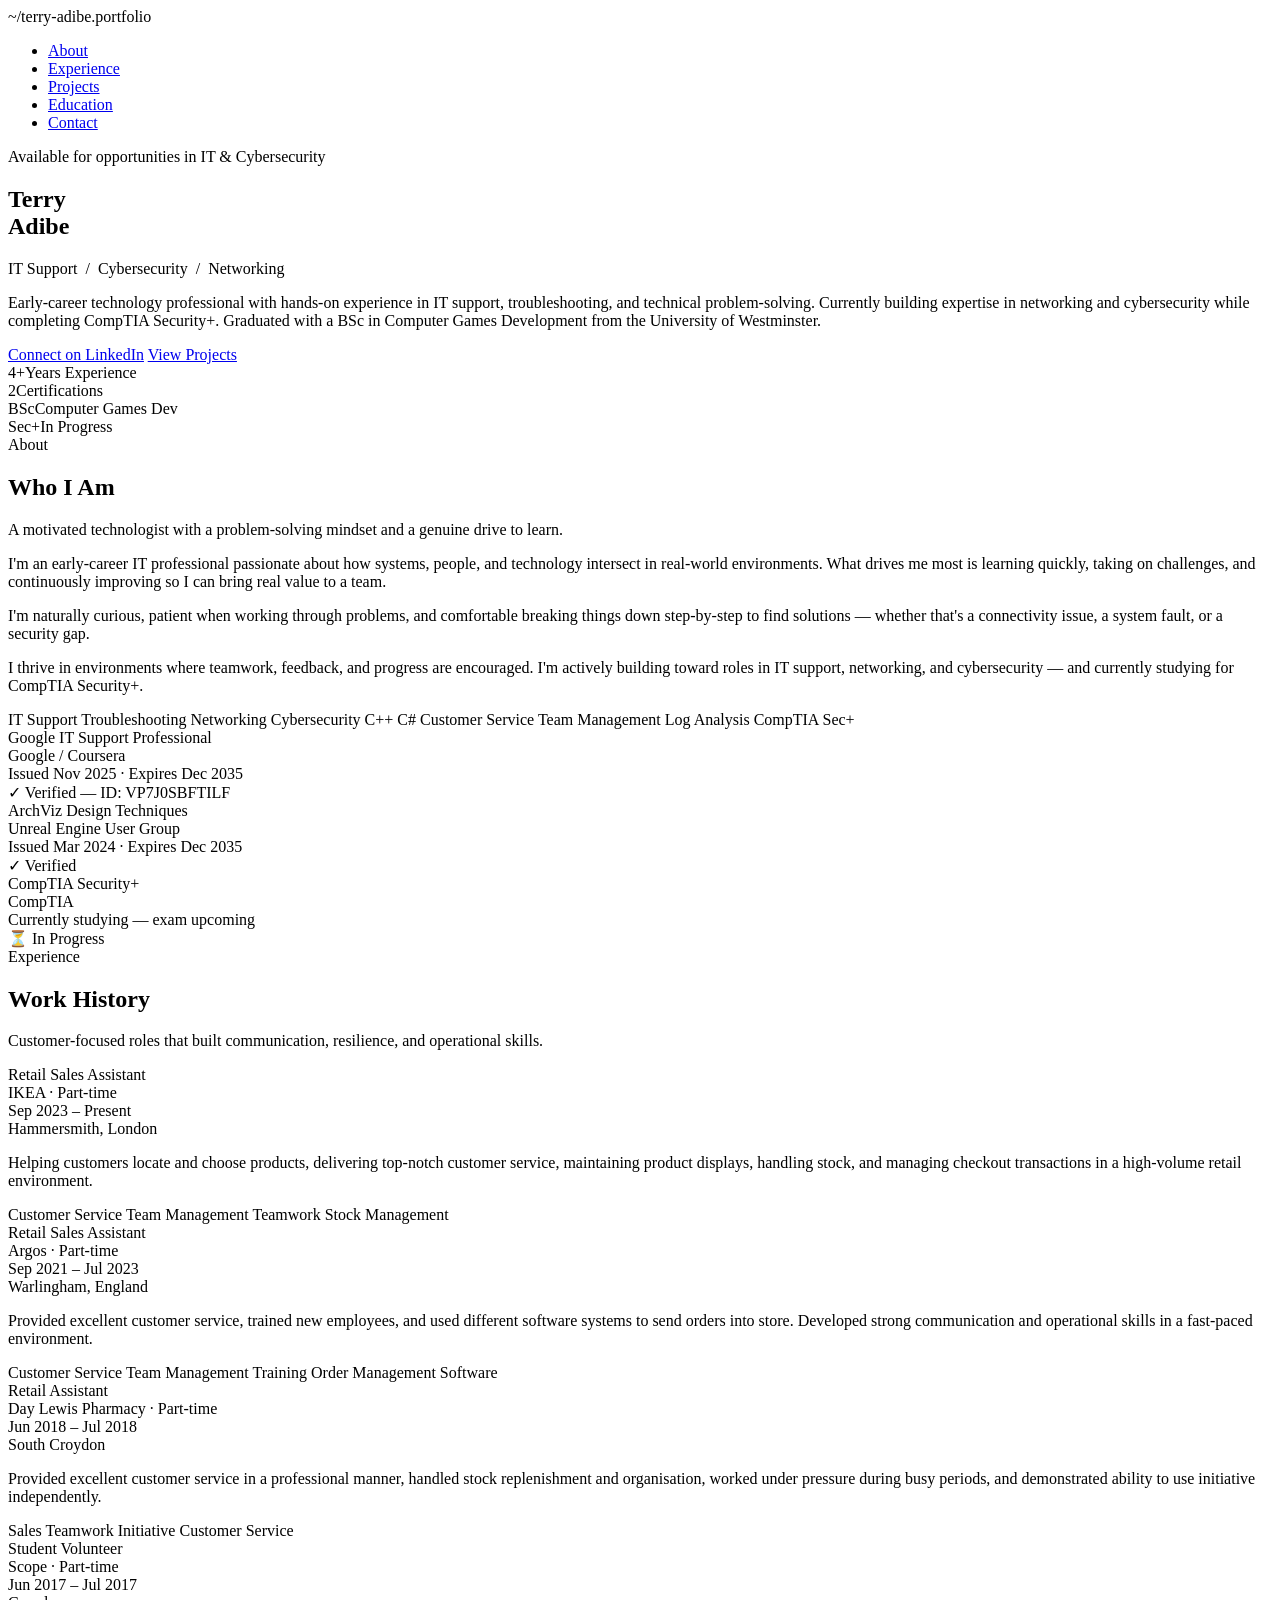
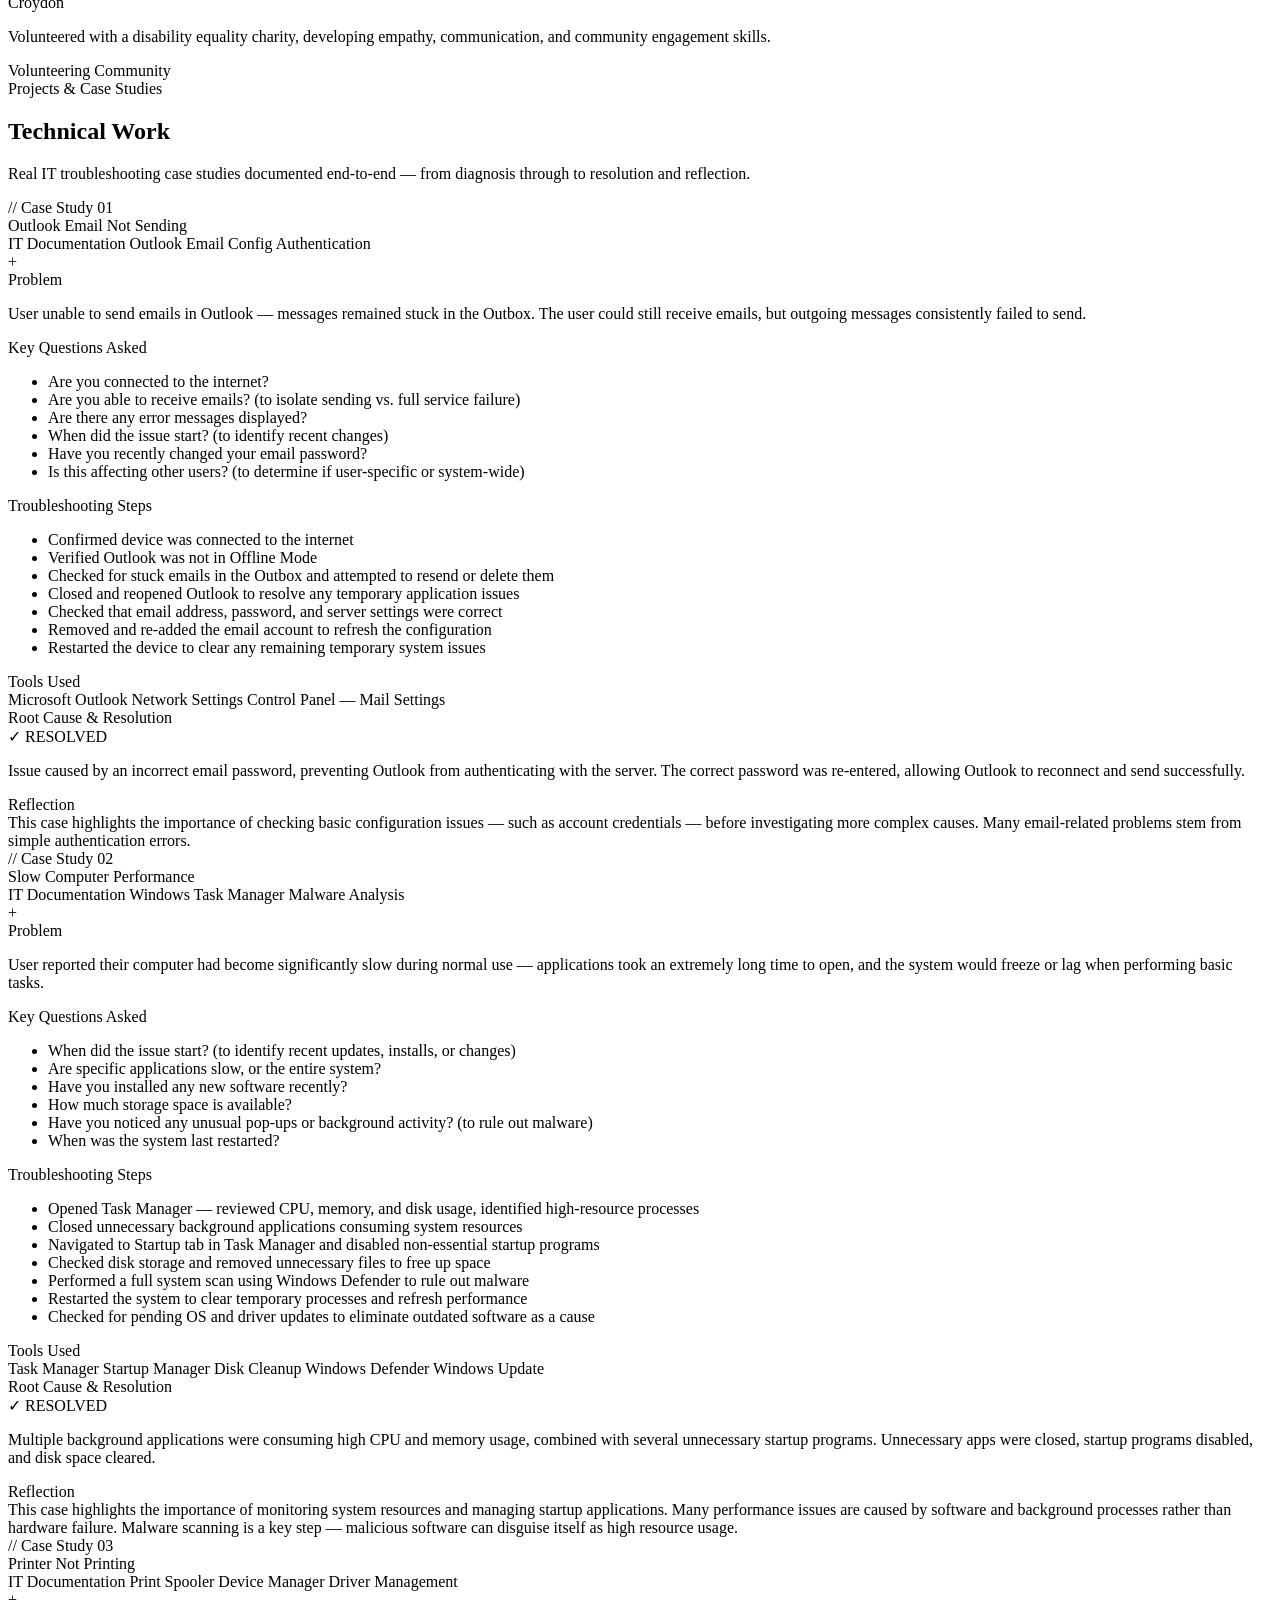
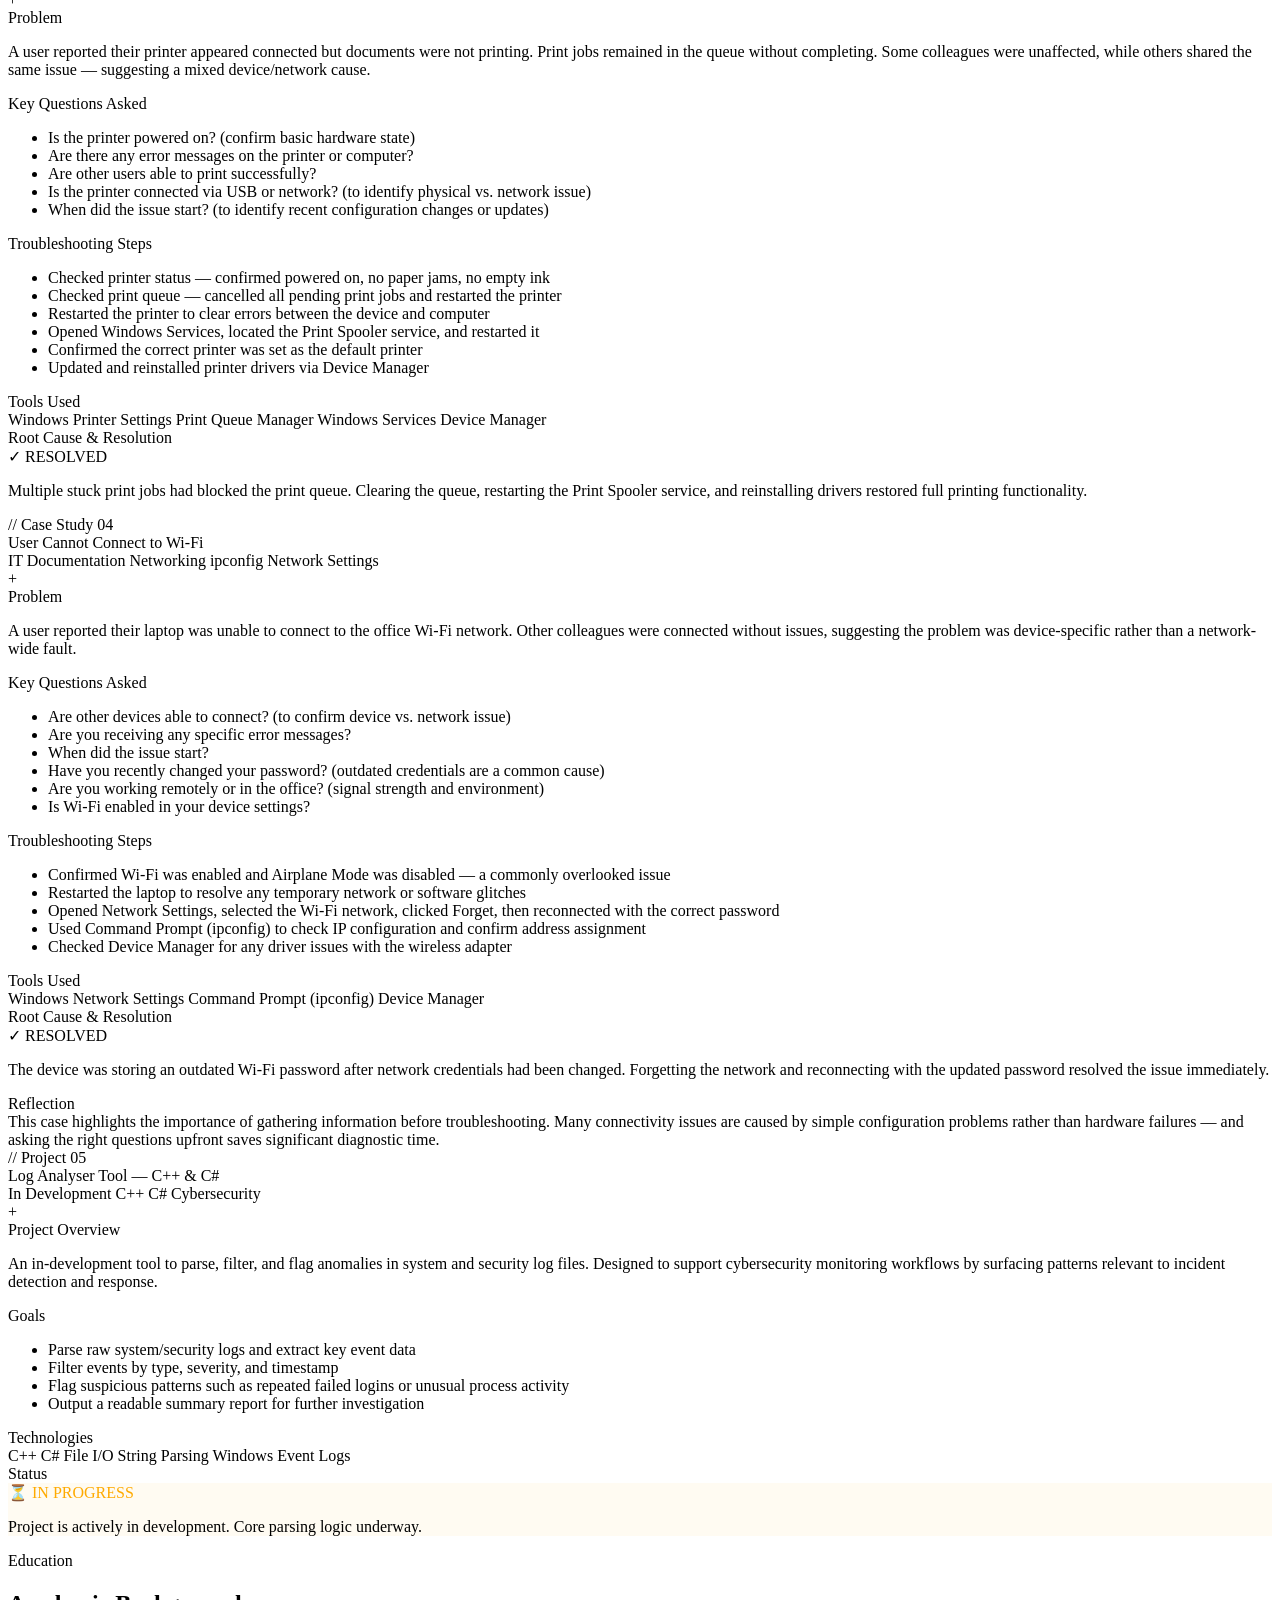
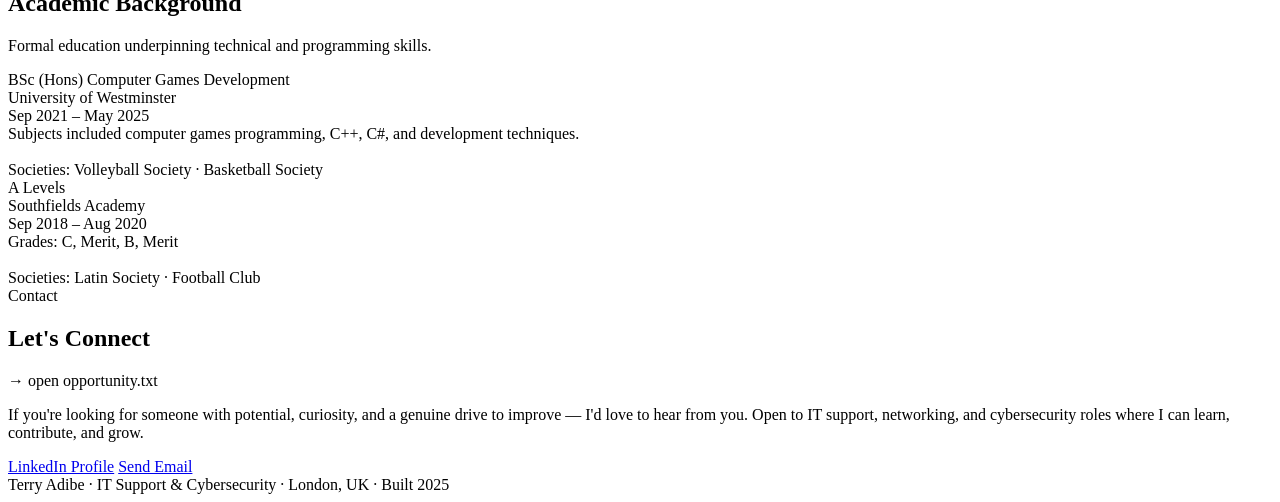
==== index.html @ cd81fe8b "Add files via upload" ====
<!DOCTYPE html>
<html lang="en">
<head>
<meta charset="UTF-8" />
<meta name="viewport" content="width=device-width, initial-scale=1.0" />
<title>Terry Adibe — IT &amp; Cybersecurity Portfolio</title>
<link href="https://fonts.googleapis.com/css2?family=Share+Tech+Mono&family=Syne:wght@400;600;700;800&display=swap" rel="stylesheet" />
<link rel="stylesheet" href="style.css" />
</head>
<body>

<!-- NAV -->
<nav>
  <div class="nav-brand"><span>~/</span>terry-adibe<span>.portfolio</span></div>
  <ul>
    <li><a href="#about">About</a></li>
    <li><a href="#experience">Experience</a></li>
    <li><a href="#projects">Projects</a></li>
    <li><a href="#education">Education</a></li>
    <li><a href="#contact">Contact</a></li>
  </ul>
</nav>

<main>

  <!-- HERO -->
  <section id="hero">
    <div class="hero-inner">
      <div class="hero-status"><span class="blink"></span>Available for opportunities in IT &amp; Cybersecurity</div>
      <h1 class="hero-name">Terry<br><span class="accent">Adibe</span></h1>
      <p class="hero-title">IT Support &nbsp;/&nbsp; <span class="highlight">Cybersecurity</span> &nbsp;/&nbsp; Networking</p>
      <p class="hero-bio">
        Early-career technology professional with hands-on experience in IT support, troubleshooting, and technical problem-solving. Currently building expertise in networking and cybersecurity while completing CompTIA Security+. Graduated with a BSc in Computer Games Development from the University of Westminster.
      </p>
      <div class="hero-ctas">
        <a href="https://www.linkedin.com/in/terry-adibe-31688a187/" target="_blank" class="btn btn-primary">Connect on LinkedIn</a>
        <a href="#projects" class="btn btn-outline">View Projects</a>
      </div>
      <div class="stats-row">
        <div class="stat-item"><span class="stat-num">4+</span><span class="stat-label">Years Experience</span></div>
        <div class="stat-item"><span class="stat-num">2</span><span class="stat-label">Certifications</span></div>
        <div class="stat-item"><span class="stat-num">BSc</span><span class="stat-label">Computer Games Dev</span></div>
        <div class="stat-item"><span class="stat-num">Sec+</span><span class="stat-label">In Progress</span></div>
      </div>
    </div>
  </section>

  <!-- ABOUT -->
  <section id="about">
    <div class="section-tag">About</div>
    <h2 class="section-h2">Who I Am</h2>
    <p class="section-sub">A motivated technologist with a problem-solving mindset and a genuine drive to learn.</p>
    <div class="about-grid">
      <div class="about-text">
        <p>I'm an early-career IT professional passionate about how systems, people, and technology intersect in real-world environments. What drives me most is learning quickly, taking on challenges, and continuously improving so I can bring real value to a team.</p>
        <p>I'm naturally curious, patient when working through problems, and comfortable breaking things down step-by-step to find solutions — whether that's a connectivity issue, a system fault, or a security gap.</p>
        <p>I thrive in environments where teamwork, feedback, and progress are encouraged. I'm actively building toward roles in IT support, networking, and cybersecurity — and currently studying for CompTIA Security+.</p>
        <div class="skills-list">
          <span class="skill-tag">IT Support</span>
          <span class="skill-tag">Troubleshooting</span>
          <span class="skill-tag">Networking</span>
          <span class="skill-tag">Cybersecurity</span>
          <span class="skill-tag">C++</span>
          <span class="skill-tag">C#</span>
          <span class="skill-tag">Customer Service</span>
          <span class="skill-tag">Team Management</span>
          <span class="skill-tag">Log Analysis</span>
          <span class="skill-tag">CompTIA Sec+</span>
        </div>
      </div>
      <div>
        <div class="cert-card">
          <div class="cert-title">Google IT Support Professional</div>
          <div class="cert-issuer">Google / Coursera</div>
          <div class="cert-date">Issued Nov 2025 · Expires Dec 2035</div>
          <div class="cert-badge">✓ Verified — ID: VP7J0SBFTILF</div>
        </div>
        <div class="cert-card">
          <div class="cert-title">ArchViz Design Techniques</div>
          <div class="cert-issuer">Unreal Engine User Group</div>
          <div class="cert-date">Issued Mar 2024 · Expires Dec 2035</div>
          <div class="cert-badge">✓ Verified</div>
        </div>
        <div class="cert-card">
          <div class="cert-title">CompTIA Security+</div>
          <div class="cert-issuer">CompTIA</div>
          <div class="cert-date">Currently studying — exam upcoming</div>
          <div class="cert-badge in-progress">⏳ In Progress</div>
        </div>
      </div>
    </div>
  </section>

  <!-- EXPERIENCE -->
  <section id="experience">
    <div class="section-tag">Experience</div>
    <h2 class="section-h2">Work History</h2>
    <p class="section-sub">Customer-focused roles that built communication, resilience, and operational skills.</p>
    <div class="timeline">
      <div class="timeline-item">
        <div class="job-header">
          <div>
            <div class="job-title">Retail Sales Assistant</div>
            <div class="job-company">IKEA · Part-time</div>
          </div>
          <div class="job-period">Sep 2023 – Present<br>Hammersmith, London</div>
        </div>
        <p class="job-desc">Helping customers locate and choose products, delivering top-notch customer service, maintaining product displays, handling stock, and managing checkout transactions in a high-volume retail environment.</p>
        <div class="job-tags">
          <span class="job-tag">Customer Service</span>
          <span class="job-tag">Team Management</span>
          <span class="job-tag">Teamwork</span>
          <span class="job-tag">Stock Management</span>
        </div>
      </div>
      <div class="timeline-item">
        <div class="job-header">
          <div>
            <div class="job-title">Retail Sales Assistant</div>
            <div class="job-company">Argos · Part-time</div>
          </div>
          <div class="job-period">Sep 2021 – Jul 2023<br>Warlingham, England</div>
        </div>
        <p class="job-desc">Provided excellent customer service, trained new employees, and used different software systems to send orders into store. Developed strong communication and operational skills in a fast-paced environment.</p>
        <div class="job-tags">
          <span class="job-tag">Customer Service</span>
          <span class="job-tag">Team Management</span>
          <span class="job-tag">Training</span>
          <span class="job-tag">Order Management Software</span>
        </div>
      </div>
      <div class="timeline-item">
        <div class="job-header">
          <div>
            <div class="job-title">Retail Assistant</div>
            <div class="job-company">Day Lewis Pharmacy · Part-time</div>
          </div>
          <div class="job-period">Jun 2018 – Jul 2018<br>South Croydon</div>
        </div>
        <p class="job-desc">Provided excellent customer service in a professional manner, handled stock replenishment and organisation, worked under pressure during busy periods, and demonstrated ability to use initiative independently.</p>
        <div class="job-tags">
          <span class="job-tag">Sales</span>
          <span class="job-tag">Teamwork</span>
          <span class="job-tag">Initiative</span>
          <span class="job-tag">Customer Service</span>
        </div>
      </div>
      <div class="timeline-item">
        <div class="job-header">
          <div>
            <div class="job-title">Student Volunteer</div>
            <div class="job-company">Scope · Part-time</div>
          </div>
          <div class="job-period">Jun 2017 – Jul 2017<br>Croydon</div>
        </div>
        <p class="job-desc">Volunteered with a disability equality charity, developing empathy, communication, and community engagement skills.</p>
        <div class="job-tags">
          <span class="job-tag">Volunteering</span>
          <span class="job-tag">Community</span>
        </div>
      </div>
    </div>
  </section>

  <!-- PROJECTS / CASE STUDIES -->
  <section id="projects">
    <div class="section-tag">Projects &amp; Case Studies</div>
    <h2 class="section-h2">Technical Work</h2>
    <p class="section-sub">Real IT troubleshooting case studies documented end-to-end — from diagnosis through to resolution and reflection.</p>

    <!-- CASE 01: OUTLOOK -->
    <div class="case-card">
      <div class="case-header" onclick="toggleCase(this)">
        <div class="case-header-left">
          <div class="case-num">// Case Study 01</div>
          <div class="case-title">Outlook Email Not Sending</div>
          <div class="case-meta">
            <span class="project-type type-doc">IT Documentation</span>
            <span class="skill-tag">Outlook</span>
            <span class="skill-tag">Email Config</span>
            <span class="skill-tag">Authentication</span>
          </div>
        </div>
        <div class="case-toggle">+</div>
      </div>
      <div class="case-body">
        <div class="case-section-label">Problem</div>
        <p class="case-text">User unable to send emails in Outlook — messages remained stuck in the Outbox. The user could still receive emails, but outgoing messages consistently failed to send.</p>

        <div class="case-section-label">Key Questions Asked</div>
        <ul class="case-steps">
          <li>Are you connected to the internet?</li>
          <li>Are you able to receive emails? (to isolate sending vs. full service failure)</li>
          <li>Are there any error messages displayed?</li>
          <li>When did the issue start? (to identify recent changes)</li>
          <li>Have you recently changed your email password?</li>
          <li>Is this affecting other users? (to determine if user-specific or system-wide)</li>
        </ul>

        <div class="case-section-label">Troubleshooting Steps</div>
        <ul class="case-steps">
          <li>Confirmed device was connected to the internet</li>
          <li>Verified Outlook was not in Offline Mode</li>
          <li>Checked for stuck emails in the Outbox and attempted to resend or delete them</li>
          <li>Closed and reopened Outlook to resolve any temporary application issues</li>
          <li>Checked that email address, password, and server settings were correct</li>
          <li>Removed and re-added the email account to refresh the configuration</li>
          <li>Restarted the device to clear any remaining temporary system issues</li>
        </ul>

        <div class="case-section-label">Tools Used</div>
        <div class="tools-row">
          <span class="tool-pill">Microsoft Outlook</span>
          <span class="tool-pill">Network Settings</span>
          <span class="tool-pill">Control Panel — Mail Settings</span>
        </div>

        <div class="case-section-label">Root Cause &amp; Resolution</div>
        <div class="resolution-box">
          <div class="label">✓ RESOLVED</div>
          <p>Issue caused by an incorrect email password, preventing Outlook from authenticating with the server. The correct password was re-entered, allowing Outlook to reconnect and send successfully.</p>
        </div>

        <div class="case-section-label">Reflection</div>
        <div class="reflection-box">This case highlights the importance of checking basic configuration issues — such as account credentials — before investigating more complex causes. Many email-related problems stem from simple authentication errors.</div>
      </div>
    </div>

    <!-- CASE 02: SLOW COMPUTER -->
    <div class="case-card">
      <div class="case-header" onclick="toggleCase(this)">
        <div class="case-header-left">
          <div class="case-num">// Case Study 02</div>
          <div class="case-title">Slow Computer Performance</div>
          <div class="case-meta">
            <span class="project-type type-doc">IT Documentation</span>
            <span class="skill-tag">Windows</span>
            <span class="skill-tag">Task Manager</span>
            <span class="skill-tag">Malware Analysis</span>
          </div>
        </div>
        <div class="case-toggle">+</div>
      </div>
      <div class="case-body">
        <div class="case-section-label">Problem</div>
        <p class="case-text">User reported their computer had become significantly slow during normal use — applications took an extremely long time to open, and the system would freeze or lag when performing basic tasks.</p>

        <div class="case-section-label">Key Questions Asked</div>
        <ul class="case-steps">
          <li>When did the issue start? (to identify recent updates, installs, or changes)</li>
          <li>Are specific applications slow, or the entire system?</li>
          <li>Have you installed any new software recently?</li>
          <li>How much storage space is available?</li>
          <li>Have you noticed any unusual pop-ups or background activity? (to rule out malware)</li>
          <li>When was the system last restarted?</li>
        </ul>

        <div class="case-section-label">Troubleshooting Steps</div>
        <ul class="case-steps">
          <li>Opened Task Manager — reviewed CPU, memory, and disk usage, identified high-resource processes</li>
          <li>Closed unnecessary background applications consuming system resources</li>
          <li>Navigated to Startup tab in Task Manager and disabled non-essential startup programs</li>
          <li>Checked disk storage and removed unnecessary files to free up space</li>
          <li>Performed a full system scan using Windows Defender to rule out malware</li>
          <li>Restarted the system to clear temporary processes and refresh performance</li>
          <li>Checked for pending OS and driver updates to eliminate outdated software as a cause</li>
        </ul>

        <div class="case-section-label">Tools Used</div>
        <div class="tools-row">
          <span class="tool-pill">Task Manager</span>
          <span class="tool-pill">Startup Manager</span>
          <span class="tool-pill">Disk Cleanup</span>
          <span class="tool-pill">Windows Defender</span>
          <span class="tool-pill">Windows Update</span>
        </div>

        <div class="case-section-label">Root Cause &amp; Resolution</div>
        <div class="resolution-box">
          <div class="label">✓ RESOLVED</div>
          <p>Multiple background applications were consuming high CPU and memory usage, combined with several unnecessary startup programs. Unnecessary apps were closed, startup programs disabled, and disk space cleared.</p>
        </div>

        <div class="case-section-label">Reflection</div>
        <div class="reflection-box">This case highlights the importance of monitoring system resources and managing startup applications. Many performance issues are caused by software and background processes rather than hardware failure. Malware scanning is a key step — malicious software can disguise itself as high resource usage.</div>
      </div>
    </div>

    <!-- CASE 03: PRINTER -->
    <div class="case-card">
      <div class="case-header" onclick="toggleCase(this)">
        <div class="case-header-left">
          <div class="case-num">// Case Study 03</div>
          <div class="case-title">Printer Not Printing</div>
          <div class="case-meta">
            <span class="project-type type-doc">IT Documentation</span>
            <span class="skill-tag">Print Spooler</span>
            <span class="skill-tag">Device Manager</span>
            <span class="skill-tag">Driver Management</span>
          </div>
        </div>
        <div class="case-toggle">+</div>
      </div>
      <div class="case-body">
        <div class="case-section-label">Problem</div>
        <p class="case-text">A user reported their printer appeared connected but documents were not printing. Print jobs remained in the queue without completing. Some colleagues were unaffected, while others shared the same issue — suggesting a mixed device/network cause.</p>

        <div class="case-section-label">Key Questions Asked</div>
        <ul class="case-steps">
          <li>Is the printer powered on? (confirm basic hardware state)</li>
          <li>Are there any error messages on the printer or computer?</li>
          <li>Are other users able to print successfully?</li>
          <li>Is the printer connected via USB or network? (to identify physical vs. network issue)</li>
          <li>When did the issue start? (to identify recent configuration changes or updates)</li>
        </ul>

        <div class="case-section-label">Troubleshooting Steps</div>
        <ul class="case-steps">
          <li>Checked printer status — confirmed powered on, no paper jams, no empty ink</li>
          <li>Checked print queue — cancelled all pending print jobs and restarted the printer</li>
          <li>Restarted the printer to clear errors between the device and computer</li>
          <li>Opened Windows Services, located the Print Spooler service, and restarted it</li>
          <li>Confirmed the correct printer was set as the default printer</li>
          <li>Updated and reinstalled printer drivers via Device Manager</li>
        </ul>

        <div class="case-section-label">Tools Used</div>
        <div class="tools-row">
          <span class="tool-pill">Windows Printer Settings</span>
          <span class="tool-pill">Print Queue Manager</span>
          <span class="tool-pill">Windows Services</span>
          <span class="tool-pill">Device Manager</span>
        </div>

        <div class="case-section-label">Root Cause &amp; Resolution</div>
        <div class="resolution-box">
          <div class="label">✓ RESOLVED</div>
          <p>Multiple stuck print jobs had blocked the print queue. Clearing the queue, restarting the Print Spooler service, and reinstalling drivers restored full printing functionality.</p>
        </div>
      </div>
    </div>

    <!-- CASE 04: WIFI -->
    <div class="case-card">
      <div class="case-header" onclick="toggleCase(this)">
        <div class="case-header-left">
          <div class="case-num">// Case Study 04</div>
          <div class="case-title">User Cannot Connect to Wi-Fi</div>
          <div class="case-meta">
            <span class="project-type type-doc">IT Documentation</span>
            <span class="skill-tag">Networking</span>
            <span class="skill-tag">ipconfig</span>
            <span class="skill-tag">Network Settings</span>
          </div>
        </div>
        <div class="case-toggle">+</div>
      </div>
      <div class="case-body">
        <div class="case-section-label">Problem</div>
        <p class="case-text">A user reported their laptop was unable to connect to the office Wi-Fi network. Other colleagues were connected without issues, suggesting the problem was device-specific rather than a network-wide fault.</p>

        <div class="case-section-label">Key Questions Asked</div>
        <ul class="case-steps">
          <li>Are other devices able to connect? (to confirm device vs. network issue)</li>
          <li>Are you receiving any specific error messages?</li>
          <li>When did the issue start?</li>
          <li>Have you recently changed your password? (outdated credentials are a common cause)</li>
          <li>Are you working remotely or in the office? (signal strength and environment)</li>
          <li>Is Wi-Fi enabled in your device settings?</li>
        </ul>

        <div class="case-section-label">Troubleshooting Steps</div>
        <ul class="case-steps">
          <li>Confirmed Wi-Fi was enabled and Airplane Mode was disabled — a commonly overlooked issue</li>
          <li>Restarted the laptop to resolve any temporary network or software glitches</li>
          <li>Opened Network Settings, selected the Wi-Fi network, clicked Forget, then reconnected with the correct password</li>
          <li>Used Command Prompt (ipconfig) to check IP configuration and confirm address assignment</li>
          <li>Checked Device Manager for any driver issues with the wireless adapter</li>
        </ul>

        <div class="case-section-label">Tools Used</div>
        <div class="tools-row">
          <span class="tool-pill">Windows Network Settings</span>
          <span class="tool-pill">Command Prompt (ipconfig)</span>
          <span class="tool-pill">Device Manager</span>
        </div>

        <div class="case-section-label">Root Cause &amp; Resolution</div>
        <div class="resolution-box">
          <div class="label">✓ RESOLVED</div>
          <p>The device was storing an outdated Wi-Fi password after network credentials had been changed. Forgetting the network and reconnecting with the updated password resolved the issue immediately.</p>
        </div>

        <div class="case-section-label">Reflection</div>
        <div class="reflection-box">This case highlights the importance of gathering information before troubleshooting. Many connectivity issues are caused by simple configuration problems rather than hardware failures — and asking the right questions upfront saves significant diagnostic time.</div>
      </div>
    </div>

    <!-- CASE 05: LOG ANALYSER -->
    <div class="case-card">
      <div class="case-header" onclick="toggleCase(this)">
        <div class="case-header-left">
          <div class="case-num">// Project 05</div>
          <div class="case-title">Log Analyser Tool — C++ &amp; C#</div>
          <div class="case-meta">
            <span class="project-type type-wip">In Development</span>
            <span class="skill-tag">C++</span>
            <span class="skill-tag">C#</span>
            <span class="skill-tag">Cybersecurity</span>
          </div>
        </div>
        <div class="case-toggle">+</div>
      </div>
      <div class="case-body">
        <div class="case-section-label">Project Overview</div>
        <p class="case-text">An in-development tool to parse, filter, and flag anomalies in system and security log files. Designed to support cybersecurity monitoring workflows by surfacing patterns relevant to incident detection and response.</p>

        <div class="case-section-label">Goals</div>
        <ul class="case-steps">
          <li>Parse raw system/security logs and extract key event data</li>
          <li>Filter events by type, severity, and timestamp</li>
          <li>Flag suspicious patterns such as repeated failed logins or unusual process activity</li>
          <li>Output a readable summary report for further investigation</li>
        </ul>

        <div class="case-section-label">Technologies</div>
        <div class="tools-row">
          <span class="tool-pill">C++</span>
          <span class="tool-pill">C#</span>
          <span class="tool-pill">File I/O</span>
          <span class="tool-pill">String Parsing</span>
          <span class="tool-pill">Windows Event Logs</span>
        </div>

        <div class="case-section-label">Status</div>
        <div class="resolution-box" style="background: rgba(255,170,0,0.05); border-color: rgba(255,170,0,0.2);">
          <div class="label" style="color: #ffaa00;">⏳ IN PROGRESS</div>
          <p>Project is actively in development. Core parsing logic underway.</p>
        </div>
        <div class="wip-bar" style="margin-top: 1rem;"><div class="wip-fill"></div></div>
      </div>
    </div>

  </section>

  <!-- EDUCATION -->
  <section id="education">
    <div class="section-tag">Education</div>
    <h2 class="section-h2">Academic Background</h2>
    <p class="section-sub">Formal education underpinning technical and programming skills.</p>
    <div class="edu-grid">
      <div class="edu-card">
        <div class="edu-degree">BSc (Hons) Computer Games Development</div>
        <div class="edu-school">University of Westminster</div>
        <div class="edu-years">Sep 2021 – May 2025</div>
        <div class="edu-activities">Subjects included computer games programming, C++, C#, and development techniques.<br><br>Societies: Volleyball Society · Basketball Society</div>
      </div>
      <div class="edu-card">
        <div class="edu-degree">A Levels</div>
        <div class="edu-school">Southfields Academy</div>
        <div class="edu-years">Sep 2018 – Aug 2020</div>
        <div class="edu-activities">Grades: C, Merit, B, Merit<br><br>Societies: Latin Society · Football Club</div>
      </div>
    </div>
  </section>

  <!-- CONTACT -->
  <section id="contact">
    <div class="section-tag" style="justify-content: center;">Contact</div>
    <h2 class="section-h2">Let's Connect</h2>
    <div class="contact-card">
      <div class="terminal-line"><span class="prompt">→ </span><span class="cmd">open opportunity.txt</span></div>
      <p class="contact-tagline">
        If you're looking for someone with potential, curiosity, and a genuine drive to improve — I'd love to hear from you. Open to IT support, networking, and cybersecurity roles where I can learn, contribute, and grow.
      </p>
      <div class="contact-links">
        <a href="https://www.linkedin.com/in/terry-adibe-31688a187/" target="_blank" class="btn btn-primary">LinkedIn Profile</a>
        <a href="mailto:your@email.com" class="btn btn-outline">Send Email</a>
      </div>
    </div>
  </section>

</main>

<footer>
  <span>Terry Adibe</span> · IT Support &amp; Cybersecurity · London, UK · Built 2025
</footer>

<script src="main.js"></script>
</body>
</html>
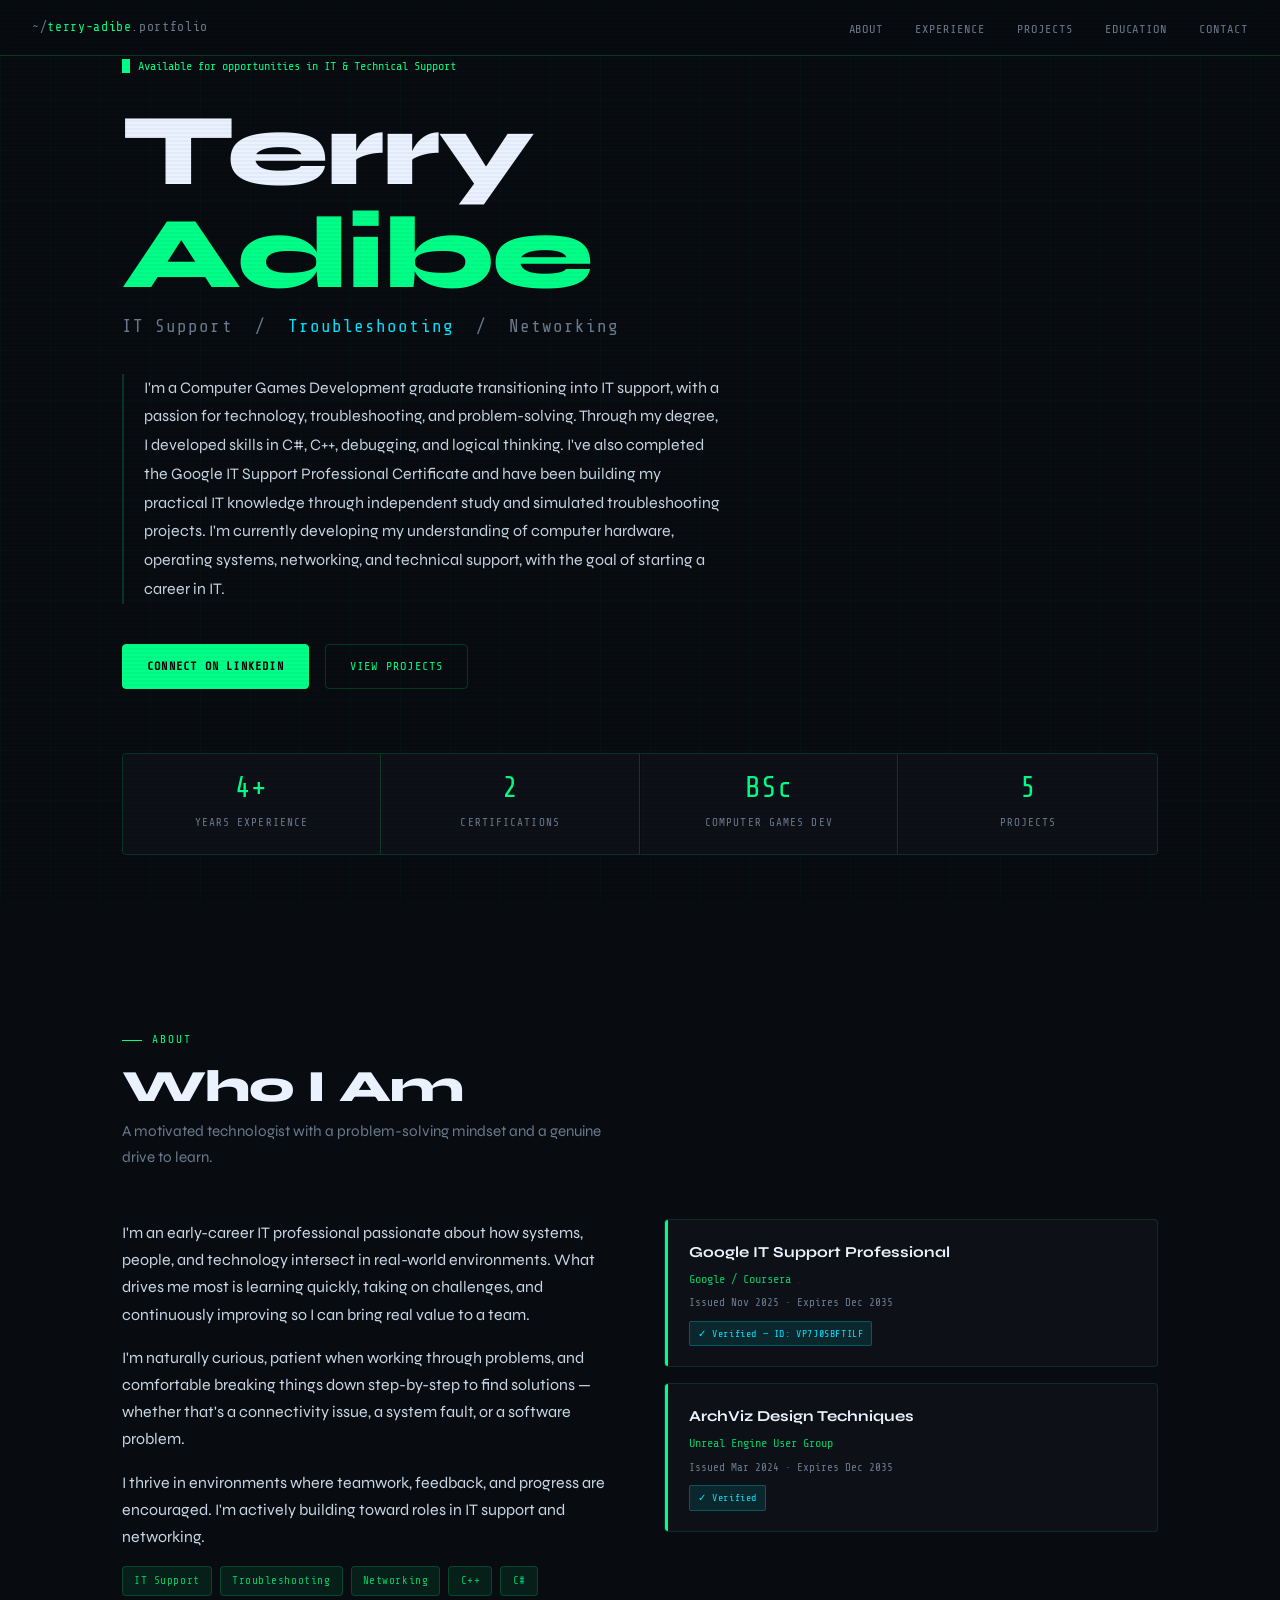
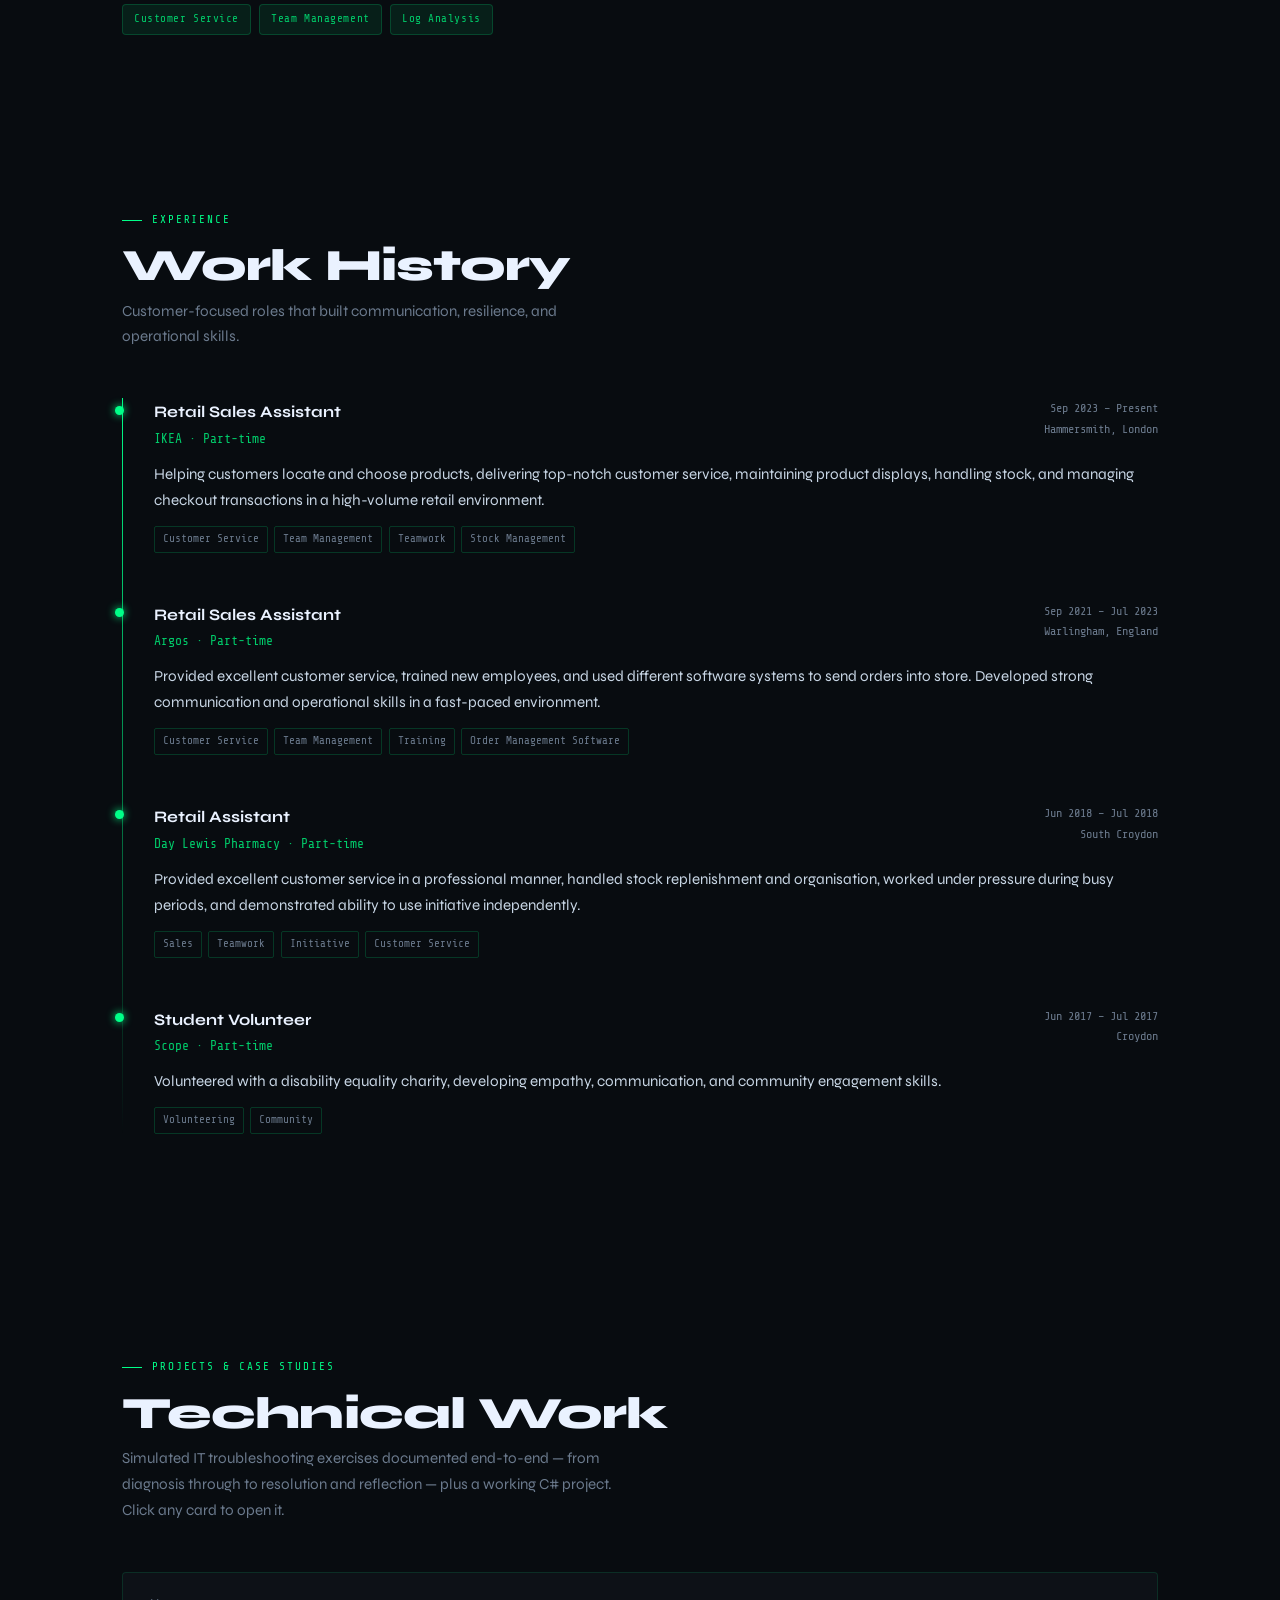
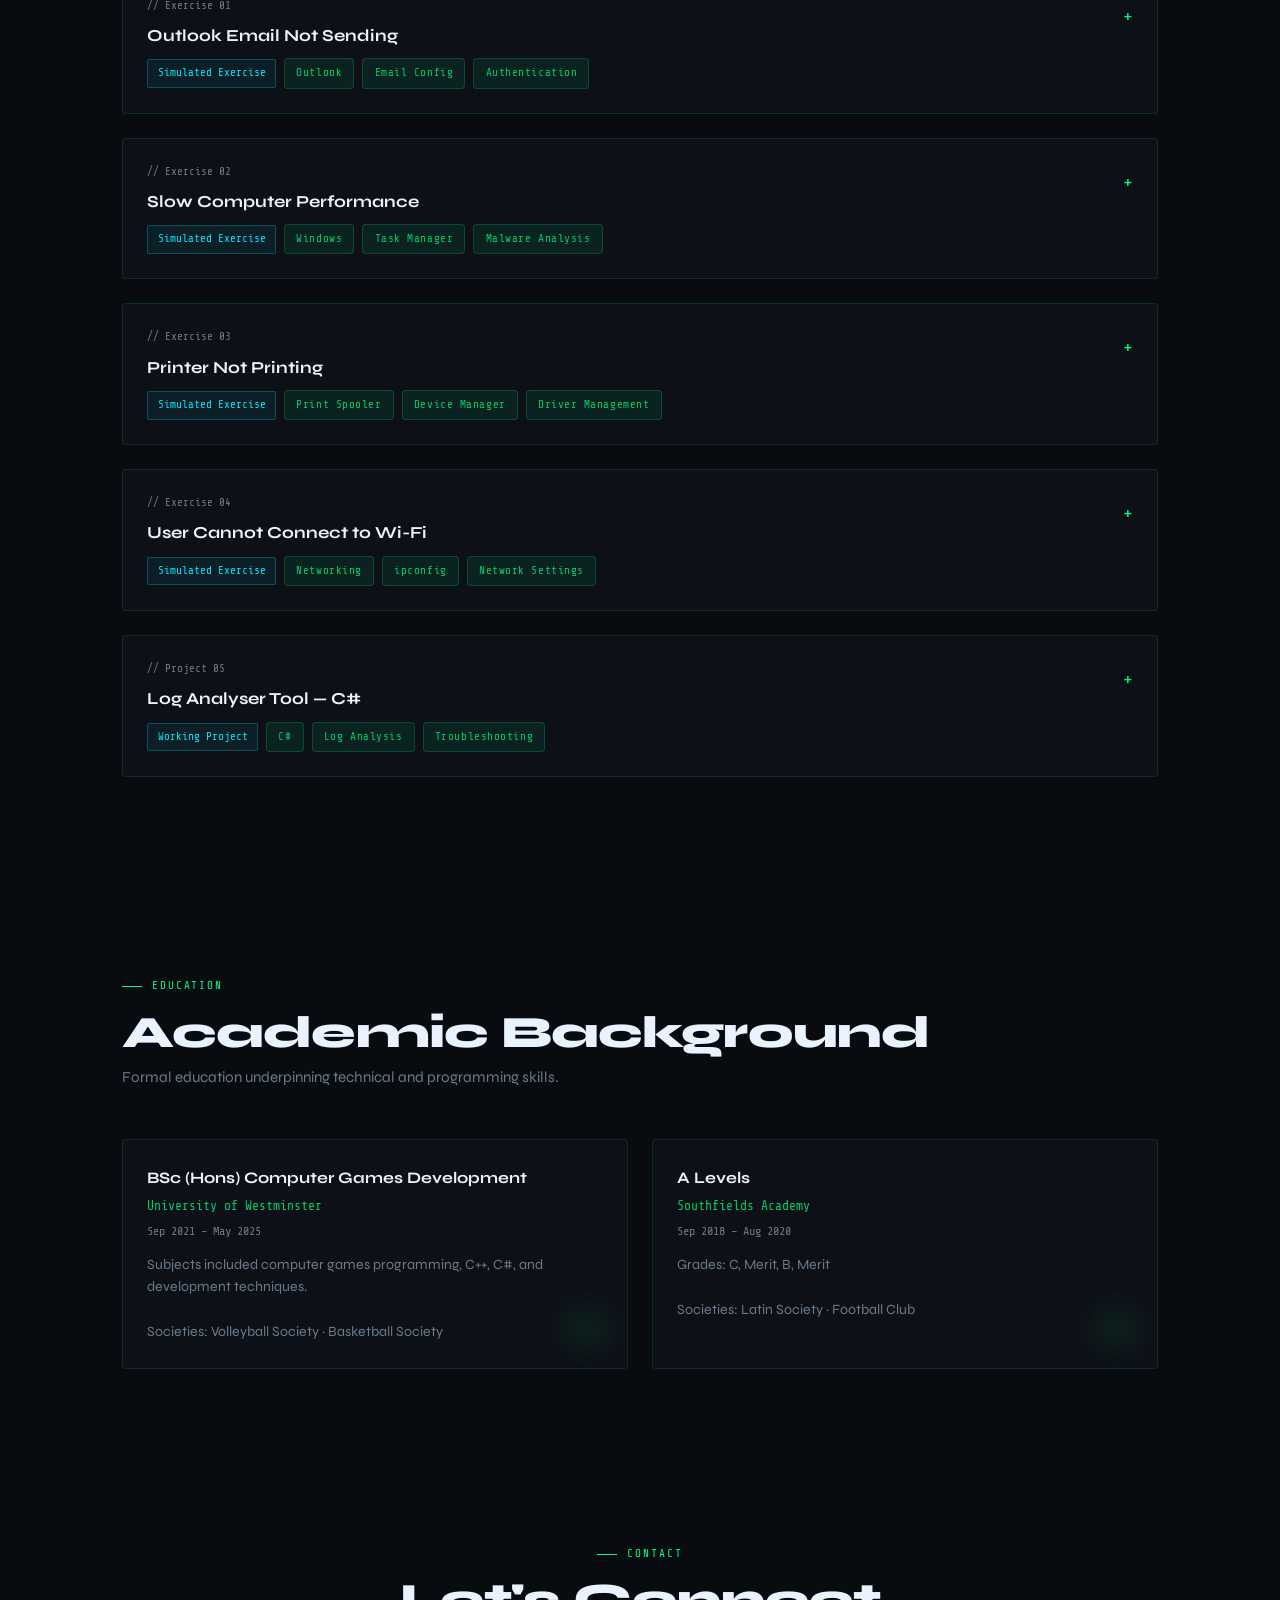
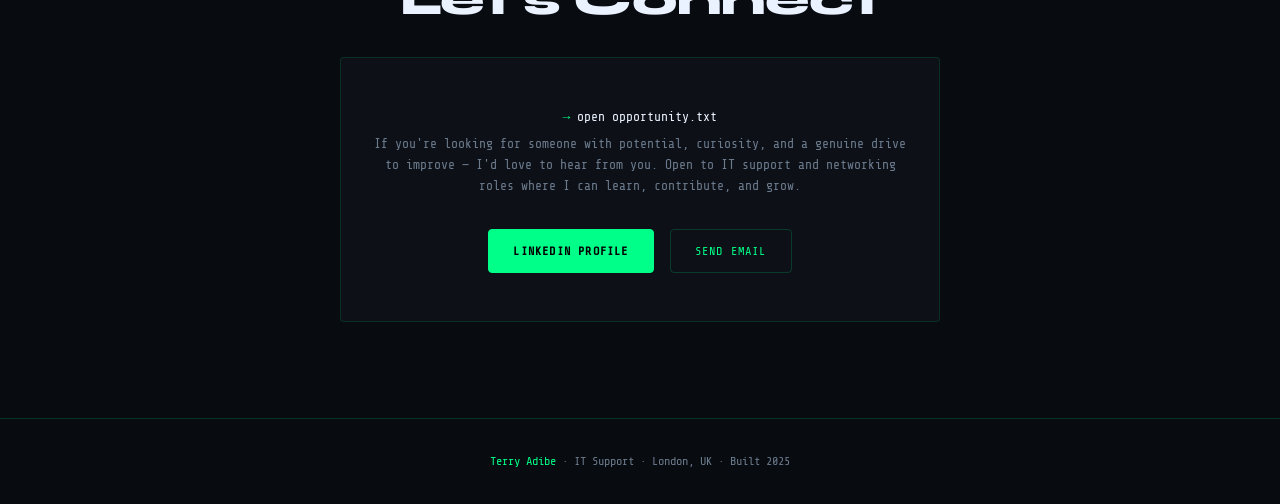
==== commit 2855793c: "Add files via upload updated portfolio" ====
--- a/index.html
+++ b/index.html
@@ -1,491 +1,497 @@
-<!DOCTYPE html>
-<html lang="en">
-<head>
-<meta charset="UTF-8" />
-<meta name="viewport" content="width=device-width, initial-scale=1.0" />
-<title>Terry Adibe — IT &amp; Cybersecurity Portfolio</title>
-<link href="https://fonts.googleapis.com/css2?family=Share+Tech+Mono&family=Syne:wght@400;600;700;800&display=swap" rel="stylesheet" />
-<link rel="stylesheet" href="style.css" />
-</head>
-<body>
-
-<!-- NAV -->
-<nav>
-  <div class="nav-brand"><span>~/</span>terry-adibe<span>.portfolio</span></div>
-  <ul>
-    <li><a href="#about">About</a></li>
-    <li><a href="#experience">Experience</a></li>
-    <li><a href="#projects">Projects</a></li>
-    <li><a href="#education">Education</a></li>
-    <li><a href="#contact">Contact</a></li>
-  </ul>
-</nav>
-
-<main>
-
-  <!-- HERO -->
-  <section id="hero">
-    <div class="hero-inner">
-      <div class="hero-status"><span class="blink"></span>Available for opportunities in IT &amp; Cybersecurity</div>
-      <h1 class="hero-name">Terry<br><span class="accent">Adibe</span></h1>
-      <p class="hero-title">IT Support &nbsp;/&nbsp; <span class="highlight">Cybersecurity</span> &nbsp;/&nbsp; Networking</p>
-      <p class="hero-bio">
-        Early-career technology professional with hands-on experience in IT support, troubleshooting, and technical problem-solving. Currently building expertise in networking and cybersecurity while completing CompTIA Security+. Graduated with a BSc in Computer Games Development from the University of Westminster.
-      </p>
-      <div class="hero-ctas">
-        <a href="https://www.linkedin.com/in/terry-adibe-31688a187/" target="_blank" class="btn btn-primary">Connect on LinkedIn</a>
-        <a href="#projects" class="btn btn-outline">View Projects</a>
-      </div>
-      <div class="stats-row">
-        <div class="stat-item"><span class="stat-num">4+</span><span class="stat-label">Years Experience</span></div>
-        <div class="stat-item"><span class="stat-num">2</span><span class="stat-label">Certifications</span></div>
-        <div class="stat-item"><span class="stat-num">BSc</span><span class="stat-label">Computer Games Dev</span></div>
-        <div class="stat-item"><span class="stat-num">Sec+</span><span class="stat-label">In Progress</span></div>
-      </div>
-    </div>
-  </section>
-
-  <!-- ABOUT -->
-  <section id="about">
-    <div class="section-tag">About</div>
-    <h2 class="section-h2">Who I Am</h2>
-    <p class="section-sub">A motivated technologist with a problem-solving mindset and a genuine drive to learn.</p>
-    <div class="about-grid">
-      <div class="about-text">
-        <p>I'm an early-career IT professional passionate about how systems, people, and technology intersect in real-world environments. What drives me most is learning quickly, taking on challenges, and continuously improving so I can bring real value to a team.</p>
-        <p>I'm naturally curious, patient when working through problems, and comfortable breaking things down step-by-step to find solutions — whether that's a connectivity issue, a system fault, or a security gap.</p>
-        <p>I thrive in environments where teamwork, feedback, and progress are encouraged. I'm actively building toward roles in IT support, networking, and cybersecurity — and currently studying for CompTIA Security+.</p>
-        <div class="skills-list">
-          <span class="skill-tag">IT Support</span>
-          <span class="skill-tag">Troubleshooting</span>
-          <span class="skill-tag">Networking</span>
-          <span class="skill-tag">Cybersecurity</span>
-          <span class="skill-tag">C++</span>
-          <span class="skill-tag">C#</span>
-          <span class="skill-tag">Customer Service</span>
-          <span class="skill-tag">Team Management</span>
-          <span class="skill-tag">Log Analysis</span>
-          <span class="skill-tag">CompTIA Sec+</span>
-        </div>
-      </div>
-      <div>
-        <div class="cert-card">
-          <div class="cert-title">Google IT Support Professional</div>
-          <div class="cert-issuer">Google / Coursera</div>
-          <div class="cert-date">Issued Nov 2025 · Expires Dec 2035</div>
-          <div class="cert-badge">✓ Verified — ID: VP7J0SBFTILF</div>
-        </div>
-        <div class="cert-card">
-          <div class="cert-title">ArchViz Design Techniques</div>
-          <div class="cert-issuer">Unreal Engine User Group</div>
-          <div class="cert-date">Issued Mar 2024 · Expires Dec 2035</div>
-          <div class="cert-badge">✓ Verified</div>
-        </div>
-        <div class="cert-card">
-          <div class="cert-title">CompTIA Security+</div>
-          <div class="cert-issuer">CompTIA</div>
-          <div class="cert-date">Currently studying — exam upcoming</div>
-          <div class="cert-badge in-progress">⏳ In Progress</div>
-        </div>
-      </div>
-    </div>
-  </section>
-
-  <!-- EXPERIENCE -->
-  <section id="experience">
-    <div class="section-tag">Experience</div>
-    <h2 class="section-h2">Work History</h2>
-    <p class="section-sub">Customer-focused roles that built communication, resilience, and operational skills.</p>
-    <div class="timeline">
-      <div class="timeline-item">
-        <div class="job-header">
-          <div>
-            <div class="job-title">Retail Sales Assistant</div>
-            <div class="job-company">IKEA · Part-time</div>
-          </div>
-          <div class="job-period">Sep 2023 – Present<br>Hammersmith, London</div>
-        </div>
-        <p class="job-desc">Helping customers locate and choose products, delivering top-notch customer service, maintaining product displays, handling stock, and managing checkout transactions in a high-volume retail environment.</p>
-        <div class="job-tags">
-          <span class="job-tag">Customer Service</span>
-          <span class="job-tag">Team Management</span>
-          <span class="job-tag">Teamwork</span>
-          <span class="job-tag">Stock Management</span>
-        </div>
-      </div>
-      <div class="timeline-item">
-        <div class="job-header">
-          <div>
-            <div class="job-title">Retail Sales Assistant</div>
-            <div class="job-company">Argos · Part-time</div>
-          </div>
-          <div class="job-period">Sep 2021 – Jul 2023<br>Warlingham, England</div>
-        </div>
-        <p class="job-desc">Provided excellent customer service, trained new employees, and used different software systems to send orders into store. Developed strong communication and operational skills in a fast-paced environment.</p>
-        <div class="job-tags">
-          <span class="job-tag">Customer Service</span>
-          <span class="job-tag">Team Management</span>
-          <span class="job-tag">Training</span>
-          <span class="job-tag">Order Management Software</span>
-        </div>
-      </div>
-      <div class="timeline-item">
-        <div class="job-header">
-          <div>
-            <div class="job-title">Retail Assistant</div>
-            <div class="job-company">Day Lewis Pharmacy · Part-time</div>
-          </div>
-          <div class="job-period">Jun 2018 – Jul 2018<br>South Croydon</div>
-        </div>
-        <p class="job-desc">Provided excellent customer service in a professional manner, handled stock replenishment and organisation, worked under pressure during busy periods, and demonstrated ability to use initiative independently.</p>
-        <div class="job-tags">
-          <span class="job-tag">Sales</span>
-          <span class="job-tag">Teamwork</span>
-          <span class="job-tag">Initiative</span>
-          <span class="job-tag">Customer Service</span>
-        </div>
-      </div>
-      <div class="timeline-item">
-        <div class="job-header">
-          <div>
-            <div class="job-title">Student Volunteer</div>
-            <div class="job-company">Scope · Part-time</div>
-          </div>
-          <div class="job-period">Jun 2017 – Jul 2017<br>Croydon</div>
-        </div>
-        <p class="job-desc">Volunteered with a disability equality charity, developing empathy, communication, and community engagement skills.</p>
-        <div class="job-tags">
-          <span class="job-tag">Volunteering</span>
-          <span class="job-tag">Community</span>
-        </div>
-      </div>
-    </div>
-  </section>
-
-  <!-- PROJECTS / CASE STUDIES -->
-  <section id="projects">
-    <div class="section-tag">Projects &amp; Case Studies</div>
-    <h2 class="section-h2">Technical Work</h2>
-    <p class="section-sub">Real IT troubleshooting case studies documented end-to-end — from diagnosis through to resolution and reflection.</p>
-
-    <!-- CASE 01: OUTLOOK -->
-    <div class="case-card">
-      <div class="case-header" onclick="toggleCase(this)">
-        <div class="case-header-left">
-          <div class="case-num">// Case Study 01</div>
-          <div class="case-title">Outlook Email Not Sending</div>
-          <div class="case-meta">
-            <span class="project-type type-doc">IT Documentation</span>
-            <span class="skill-tag">Outlook</span>
-            <span class="skill-tag">Email Config</span>
-            <span class="skill-tag">Authentication</span>
-          </div>
-        </div>
-        <div class="case-toggle">+</div>
-      </div>
-      <div class="case-body">
-        <div class="case-section-label">Problem</div>
-        <p class="case-text">User unable to send emails in Outlook — messages remained stuck in the Outbox. The user could still receive emails, but outgoing messages consistently failed to send.</p>
-
-        <div class="case-section-label">Key Questions Asked</div>
-        <ul class="case-steps">
-          <li>Are you connected to the internet?</li>
-          <li>Are you able to receive emails? (to isolate sending vs. full service failure)</li>
-          <li>Are there any error messages displayed?</li>
-          <li>When did the issue start? (to identify recent changes)</li>
-          <li>Have you recently changed your email password?</li>
-          <li>Is this affecting other users? (to determine if user-specific or system-wide)</li>
-        </ul>
-
-        <div class="case-section-label">Troubleshooting Steps</div>
-        <ul class="case-steps">
-          <li>Confirmed device was connected to the internet</li>
-          <li>Verified Outlook was not in Offline Mode</li>
-          <li>Checked for stuck emails in the Outbox and attempted to resend or delete them</li>
-          <li>Closed and reopened Outlook to resolve any temporary application issues</li>
-          <li>Checked that email address, password, and server settings were correct</li>
-          <li>Removed and re-added the email account to refresh the configuration</li>
-          <li>Restarted the device to clear any remaining temporary system issues</li>
-        </ul>
-
-        <div class="case-section-label">Tools Used</div>
-        <div class="tools-row">
-          <span class="tool-pill">Microsoft Outlook</span>
-          <span class="tool-pill">Network Settings</span>
-          <span class="tool-pill">Control Panel — Mail Settings</span>
-        </div>
-
-        <div class="case-section-label">Root Cause &amp; Resolution</div>
-        <div class="resolution-box">
-          <div class="label">✓ RESOLVED</div>
-          <p>Issue caused by an incorrect email password, preventing Outlook from authenticating with the server. The correct password was re-entered, allowing Outlook to reconnect and send successfully.</p>
-        </div>
-
-        <div class="case-section-label">Reflection</div>
-        <div class="reflection-box">This case highlights the importance of checking basic configuration issues — such as account credentials — before investigating more complex causes. Many email-related problems stem from simple authentication errors.</div>
-      </div>
-    </div>
-
-    <!-- CASE 02: SLOW COMPUTER -->
-    <div class="case-card">
-      <div class="case-header" onclick="toggleCase(this)">
-        <div class="case-header-left">
-          <div class="case-num">// Case Study 02</div>
-          <div class="case-title">Slow Computer Performance</div>
-          <div class="case-meta">
-            <span class="project-type type-doc">IT Documentation</span>
-            <span class="skill-tag">Windows</span>
-            <span class="skill-tag">Task Manager</span>
-            <span class="skill-tag">Malware Analysis</span>
-          </div>
-        </div>
-        <div class="case-toggle">+</div>
-      </div>
-      <div class="case-body">
-        <div class="case-section-label">Problem</div>
-        <p class="case-text">User reported their computer had become significantly slow during normal use — applications took an extremely long time to open, and the system would freeze or lag when performing basic tasks.</p>
-
-        <div class="case-section-label">Key Questions Asked</div>
-        <ul class="case-steps">
-          <li>When did the issue start? (to identify recent updates, installs, or changes)</li>
-          <li>Are specific applications slow, or the entire system?</li>
-          <li>Have you installed any new software recently?</li>
-          <li>How much storage space is available?</li>
-          <li>Have you noticed any unusual pop-ups or background activity? (to rule out malware)</li>
-          <li>When was the system last restarted?</li>
-        </ul>
-
-        <div class="case-section-label">Troubleshooting Steps</div>
-        <ul class="case-steps">
-          <li>Opened Task Manager — reviewed CPU, memory, and disk usage, identified high-resource processes</li>
-          <li>Closed unnecessary background applications consuming system resources</li>
-          <li>Navigated to Startup tab in Task Manager and disabled non-essential startup programs</li>
-          <li>Checked disk storage and removed unnecessary files to free up space</li>
-          <li>Performed a full system scan using Windows Defender to rule out malware</li>
-          <li>Restarted the system to clear temporary processes and refresh performance</li>
-          <li>Checked for pending OS and driver updates to eliminate outdated software as a cause</li>
-        </ul>
-
-        <div class="case-section-label">Tools Used</div>
-        <div class="tools-row">
-          <span class="tool-pill">Task Manager</span>
-          <span class="tool-pill">Startup Manager</span>
-          <span class="tool-pill">Disk Cleanup</span>
-          <span class="tool-pill">Windows Defender</span>
-          <span class="tool-pill">Windows Update</span>
-        </div>
-
-        <div class="case-section-label">Root Cause &amp; Resolution</div>
-        <div class="resolution-box">
-          <div class="label">✓ RESOLVED</div>
-          <p>Multiple background applications were consuming high CPU and memory usage, combined with several unnecessary startup programs. Unnecessary apps were closed, startup programs disabled, and disk space cleared.</p>
-        </div>
-
-        <div class="case-section-label">Reflection</div>
-        <div class="reflection-box">This case highlights the importance of monitoring system resources and managing startup applications. Many performance issues are caused by software and background processes rather than hardware failure. Malware scanning is a key step — malicious software can disguise itself as high resource usage.</div>
-      </div>
-    </div>
-
-    <!-- CASE 03: PRINTER -->
-    <div class="case-card">
-      <div class="case-header" onclick="toggleCase(this)">
-        <div class="case-header-left">
-          <div class="case-num">// Case Study 03</div>
-          <div class="case-title">Printer Not Printing</div>
-          <div class="case-meta">
-            <span class="project-type type-doc">IT Documentation</span>
-            <span class="skill-tag">Print Spooler</span>
-            <span class="skill-tag">Device Manager</span>
-            <span class="skill-tag">Driver Management</span>
-          </div>
-        </div>
-        <div class="case-toggle">+</div>
-      </div>
-      <div class="case-body">
-        <div class="case-section-label">Problem</div>
-        <p class="case-text">A user reported their printer appeared connected but documents were not printing. Print jobs remained in the queue without completing. Some colleagues were unaffected, while others shared the same issue — suggesting a mixed device/network cause.</p>
-
-        <div class="case-section-label">Key Questions Asked</div>
-        <ul class="case-steps">
-          <li>Is the printer powered on? (confirm basic hardware state)</li>
-          <li>Are there any error messages on the printer or computer?</li>
-          <li>Are other users able to print successfully?</li>
-          <li>Is the printer connected via USB or network? (to identify physical vs. network issue)</li>
-          <li>When did the issue start? (to identify recent configuration changes or updates)</li>
-        </ul>
-
-        <div class="case-section-label">Troubleshooting Steps</div>
-        <ul class="case-steps">
-          <li>Checked printer status — confirmed powered on, no paper jams, no empty ink</li>
-          <li>Checked print queue — cancelled all pending print jobs and restarted the printer</li>
-          <li>Restarted the printer to clear errors between the device and computer</li>
-          <li>Opened Windows Services, located the Print Spooler service, and restarted it</li>
-          <li>Confirmed the correct printer was set as the default printer</li>
-          <li>Updated and reinstalled printer drivers via Device Manager</li>
-        </ul>
-
-        <div class="case-section-label">Tools Used</div>
-        <div class="tools-row">
-          <span class="tool-pill">Windows Printer Settings</span>
-          <span class="tool-pill">Print Queue Manager</span>
-          <span class="tool-pill">Windows Services</span>
-          <span class="tool-pill">Device Manager</span>
-        </div>
-
-        <div class="case-section-label">Root Cause &amp; Resolution</div>
-        <div class="resolution-box">
-          <div class="label">✓ RESOLVED</div>
-          <p>Multiple stuck print jobs had blocked the print queue. Clearing the queue, restarting the Print Spooler service, and reinstalling drivers restored full printing functionality.</p>
-        </div>
-      </div>
-    </div>
-
-    <!-- CASE 04: WIFI -->
-    <div class="case-card">
-      <div class="case-header" onclick="toggleCase(this)">
-        <div class="case-header-left">
-          <div class="case-num">// Case Study 04</div>
-          <div class="case-title">User Cannot Connect to Wi-Fi</div>
-          <div class="case-meta">
-            <span class="project-type type-doc">IT Documentation</span>
-            <span class="skill-tag">Networking</span>
-            <span class="skill-tag">ipconfig</span>
-            <span class="skill-tag">Network Settings</span>
-          </div>
-        </div>
-        <div class="case-toggle">+</div>
-      </div>
-      <div class="case-body">
-        <div class="case-section-label">Problem</div>
-        <p class="case-text">A user reported their laptop was unable to connect to the office Wi-Fi network. Other colleagues were connected without issues, suggesting the problem was device-specific rather than a network-wide fault.</p>
-
-        <div class="case-section-label">Key Questions Asked</div>
-        <ul class="case-steps">
-          <li>Are other devices able to connect? (to confirm device vs. network issue)</li>
-          <li>Are you receiving any specific error messages?</li>
-          <li>When did the issue start?</li>
-          <li>Have you recently changed your password? (outdated credentials are a common cause)</li>
-          <li>Are you working remotely or in the office? (signal strength and environment)</li>
-          <li>Is Wi-Fi enabled in your device settings?</li>
-        </ul>
-
-        <div class="case-section-label">Troubleshooting Steps</div>
-        <ul class="case-steps">
-          <li>Confirmed Wi-Fi was enabled and Airplane Mode was disabled — a commonly overlooked issue</li>
-          <li>Restarted the laptop to resolve any temporary network or software glitches</li>
-          <li>Opened Network Settings, selected the Wi-Fi network, clicked Forget, then reconnected with the correct password</li>
-          <li>Used Command Prompt (ipconfig) to check IP configuration and confirm address assignment</li>
-          <li>Checked Device Manager for any driver issues with the wireless adapter</li>
-        </ul>
-
-        <div class="case-section-label">Tools Used</div>
-        <div class="tools-row">
-          <span class="tool-pill">Windows Network Settings</span>
-          <span class="tool-pill">Command Prompt (ipconfig)</span>
-          <span class="tool-pill">Device Manager</span>
-        </div>
-
-        <div class="case-section-label">Root Cause &amp; Resolution</div>
-        <div class="resolution-box">
-          <div class="label">✓ RESOLVED</div>
-          <p>The device was storing an outdated Wi-Fi password after network credentials had been changed. Forgetting the network and reconnecting with the updated password resolved the issue immediately.</p>
-        </div>
-
-        <div class="case-section-label">Reflection</div>
-        <div class="reflection-box">This case highlights the importance of gathering information before troubleshooting. Many connectivity issues are caused by simple configuration problems rather than hardware failures — and asking the right questions upfront saves significant diagnostic time.</div>
-      </div>
-    </div>
-
-    <!-- CASE 05: LOG ANALYSER -->
-    <div class="case-card">
-      <div class="case-header" onclick="toggleCase(this)">
-        <div class="case-header-left">
-          <div class="case-num">// Project 05</div>
-          <div class="case-title">Log Analyser Tool — C++ &amp; C#</div>
-          <div class="case-meta">
-            <span class="project-type type-wip">In Development</span>
-            <span class="skill-tag">C++</span>
-            <span class="skill-tag">C#</span>
-            <span class="skill-tag">Cybersecurity</span>
-          </div>
-        </div>
-        <div class="case-toggle">+</div>
-      </div>
-      <div class="case-body">
-        <div class="case-section-label">Project Overview</div>
-        <p class="case-text">An in-development tool to parse, filter, and flag anomalies in system and security log files. Designed to support cybersecurity monitoring workflows by surfacing patterns relevant to incident detection and response.</p>
-
-        <div class="case-section-label">Goals</div>
-        <ul class="case-steps">
-          <li>Parse raw system/security logs and extract key event data</li>
-          <li>Filter events by type, severity, and timestamp</li>
-          <li>Flag suspicious patterns such as repeated failed logins or unusual process activity</li>
-          <li>Output a readable summary report for further investigation</li>
-        </ul>
-
-        <div class="case-section-label">Technologies</div>
-        <div class="tools-row">
-          <span class="tool-pill">C++</span>
-          <span class="tool-pill">C#</span>
-          <span class="tool-pill">File I/O</span>
-          <span class="tool-pill">String Parsing</span>
-          <span class="tool-pill">Windows Event Logs</span>
-        </div>
-
-        <div class="case-section-label">Status</div>
-        <div class="resolution-box" style="background: rgba(255,170,0,0.05); border-color: rgba(255,170,0,0.2);">
-          <div class="label" style="color: #ffaa00;">⏳ IN PROGRESS</div>
-          <p>Project is actively in development. Core parsing logic underway.</p>
-        </div>
-        <div class="wip-bar" style="margin-top: 1rem;"><div class="wip-fill"></div></div>
-      </div>
-    </div>
-
-  </section>
-
-  <!-- EDUCATION -->
-  <section id="education">
-    <div class="section-tag">Education</div>
-    <h2 class="section-h2">Academic Background</h2>
-    <p class="section-sub">Formal education underpinning technical and programming skills.</p>
-    <div class="edu-grid">
-      <div class="edu-card">
-        <div class="edu-degree">BSc (Hons) Computer Games Development</div>
-        <div class="edu-school">University of Westminster</div>
-        <div class="edu-years">Sep 2021 – May 2025</div>
-        <div class="edu-activities">Subjects included computer games programming, C++, C#, and development techniques.<br><br>Societies: Volleyball Society · Basketball Society</div>
-      </div>
-      <div class="edu-card">
-        <div class="edu-degree">A Levels</div>
-        <div class="edu-school">Southfields Academy</div>
-        <div class="edu-years">Sep 2018 – Aug 2020</div>
-        <div class="edu-activities">Grades: C, Merit, B, Merit<br><br>Societies: Latin Society · Football Club</div>
-      </div>
-    </div>
-  </section>
-
-  <!-- CONTACT -->
-  <section id="contact">
-    <div class="section-tag" style="justify-content: center;">Contact</div>
-    <h2 class="section-h2">Let's Connect</h2>
-    <div class="contact-card">
-      <div class="terminal-line"><span class="prompt">→ </span><span class="cmd">open opportunity.txt</span></div>
-      <p class="contact-tagline">
-        If you're looking for someone with potential, curiosity, and a genuine drive to improve — I'd love to hear from you. Open to IT support, networking, and cybersecurity roles where I can learn, contribute, and grow.
-      </p>
-      <div class="contact-links">
-        <a href="https://www.linkedin.com/in/terry-adibe-31688a187/" target="_blank" class="btn btn-primary">LinkedIn Profile</a>
-        <a href="mailto:your@email.com" class="btn btn-outline">Send Email</a>
-      </div>
-    </div>
-  </section>
-
-</main>
-
-<footer>
-  <span>Terry Adibe</span> · IT Support &amp; Cybersecurity · London, UK · Built 2025
-</footer>
-
-<script src="main.js"></script>
-</body>
-</html>
+<!DOCTYPE html>
+<html lang="en">
+<head>
+    <meta charset="UTF-8" />
+    <meta name="viewport" content="width=device-width, initial-scale=1.0" />
+    <title>Terry Adibe — IT Support Portfolio</title>
+    <link href="https://fonts.googleapis.com/css2?family=Share+Tech+Mono&family=Syne:wght@400;600;700;800&display=swap" rel="stylesheet" />
+    <link rel="stylesheet" href="style.css" />
+</head>
+<body>
+
+    <!-- NAV -->
+    <nav>
+        <div class="nav-brand"><span>~/</span>terry-adibe<span>.portfolio</span></div>
+        <ul>
+            <li><a href="#about">About</a></li>
+            <li><a href="#experience">Experience</a></li>
+            <li><a href="#projects">Projects</a></li>
+            <li><a href="#education">Education</a></li>
+            <li><a href="#contact">Contact</a></li>
+        </ul>
+    </nav>
+
+    <main>
+
+        <!-- HERO -->
+        <section id="hero">
+            <div class="hero-inner">
+                <div class="hero-status"><span class="blink"></span>Available for opportunities in IT &amp; Technical Support</div>
+                <h1 class="hero-name">Terry<br><span class="accent">Adibe</span></h1>
+                <p class="hero-title">IT Support &nbsp;/&nbsp; <span class="highlight">Troubleshooting</span> &nbsp;/&nbsp; Networking</p>
+                <p class="hero-bio">
+                    I'm a Computer Games Development graduate transitioning into IT support, with a passion for technology, troubleshooting, and problem-solving. Through my degree, I developed skills in C#, C++, debugging, and logical thinking. I've also completed the Google IT Support Professional Certificate and have been building my practical IT knowledge through independent study and simulated troubleshooting projects. I'm currently developing my understanding of computer hardware, operating systems, networking, and technical support, with the goal of starting a career in IT.
+                </p>
+                <div class="hero-ctas">
+                    <a href="https://www.linkedin.com/in/terry-adibe-31688a187/" target="_blank" class="btn btn-primary">Connect on LinkedIn</a>
+                    <a href="#projects" class="btn btn-outline">View Projects</a>
+                </div>
+                <div class="stats-row">
+                    <div class="stat-item"><span class="stat-num">4+</span><span class="stat-label">Years Experience</span></div>
+                    <div class="stat-item"><span class="stat-num">2</span><span class="stat-label">Certifications</span></div>
+                    <div class="stat-item"><span class="stat-num">BSc</span><span class="stat-label">Computer Games Dev</span></div>
+                    <div class="stat-item"><span class="stat-num">5</span><span class="stat-label">Projects</span></div>
+                </div>
+            </div>
+        </section>
+
+        <!-- ABOUT -->
+        <section id="about">
+            <div class="section-tag">About</div>
+            <h2 class="section-h2">Who I Am</h2>
+            <p class="section-sub">A motivated technologist with a problem-solving mindset and a genuine drive to learn.</p>
+            <div class="about-grid">
+                <div class="about-text">
+                    <p>I'm an early-career IT professional passionate about how systems, people, and technology intersect in real-world environments. What drives me most is learning quickly, taking on challenges, and continuously improving so I can bring real value to a team.</p>
+                    <p>I'm naturally curious, patient when working through problems, and comfortable breaking things down step-by-step to find solutions — whether that's a connectivity issue, a system fault, or a software problem.</p>
+                    <p>I thrive in environments where teamwork, feedback, and progress are encouraged. I'm actively building toward roles in IT support and networking.</p>
+                    <div class="skills-list">
+                        <span class="skill-tag">IT Support</span>
+                        <span class="skill-tag">Troubleshooting</span>
+                        <span class="skill-tag">Networking</span>
+                        <span class="skill-tag">C++</span>
+                        <span class="skill-tag">C#</span>
+                        <span class="skill-tag">Customer Service</span>
+                        <span class="skill-tag">Team Management</span>
+                        <span class="skill-tag">Log Analysis</span>
+                    </div>
+                </div>
+                <div>
+                    <div class="cert-card">
+                        <div class="cert-title">Google IT Support Professional</div>
+                        <div class="cert-issuer">Google / Coursera</div>
+                        <div class="cert-date">Issued Nov 2025 · Expires Dec 2035</div>
+                        <div class="cert-badge">✓ Verified — ID: VP7J0SBFTILF</div>
+                    </div>
+                    <div class="cert-card">
+                        <div class="cert-title">ArchViz Design Techniques</div>
+                        <div class="cert-issuer">Unreal Engine User Group</div>
+                        <div class="cert-date">Issued Mar 2024 · Expires Dec 2035</div>
+                        <div class="cert-badge">✓ Verified</div>
+                    </div>
+                </div>
+            </div>
+        </section>
+
+        <!-- EXPERIENCE -->
+        <section id="experience">
+            <div class="section-tag">Experience</div>
+            <h2 class="section-h2">Work History</h2>
+            <p class="section-sub">Customer-focused roles that built communication, resilience, and operational skills.</p>
+            <div class="timeline">
+                <div class="timeline-item">
+                    <div class="job-header">
+                        <div>
+                            <div class="job-title">Retail Sales Assistant</div>
+                            <div class="job-company">IKEA · Part-time</div>
+                        </div>
+                        <div class="job-period">Sep 2023 – Present<br>Hammersmith, London</div>
+                    </div>
+                    <p class="job-desc">Helping customers locate and choose products, delivering top-notch customer service, maintaining product displays, handling stock, and managing checkout transactions in a high-volume retail environment.</p>
+                    <div class="job-tags">
+                        <span class="job-tag">Customer Service</span>
+                        <span class="job-tag">Team Management</span>
+                        <span class="job-tag">Teamwork</span>
+                        <span class="job-tag">Stock Management</span>
+                    </div>
+                </div>
+                <div class="timeline-item">
+                    <div class="job-header">
+                        <div>
+                            <div class="job-title">Retail Sales Assistant</div>
+                            <div class="job-company">Argos · Part-time</div>
+                        </div>
+                        <div class="job-period">Sep 2021 – Jul 2023<br>Warlingham, England</div>
+                    </div>
+                    <p class="job-desc">Provided excellent customer service, trained new employees, and used different software systems to send orders into store. Developed strong communication and operational skills in a fast-paced environment.</p>
+                    <div class="job-tags">
+                        <span class="job-tag">Customer Service</span>
+                        <span class="job-tag">Team Management</span>
+                        <span class="job-tag">Training</span>
+                        <span class="job-tag">Order Management Software</span>
+                    </div>
+                </div>
+                <div class="timeline-item">
+                    <div class="job-header">
+                        <div>
+                            <div class="job-title">Retail Assistant</div>
+                            <div class="job-company">Day Lewis Pharmacy · Part-time</div>
+                        </div>
+                        <div class="job-period">Jun 2018 – Jul 2018<br>South Croydon</div>
+                    </div>
+                    <p class="job-desc">Provided excellent customer service in a professional manner, handled stock replenishment and organisation, worked under pressure during busy periods, and demonstrated ability to use initiative independently.</p>
+                    <div class="job-tags">
+                        <span class="job-tag">Sales</span>
+                        <span class="job-tag">Teamwork</span>
+                        <span class="job-tag">Initiative</span>
+                        <span class="job-tag">Customer Service</span>
+                    </div>
+                </div>
+                <div class="timeline-item">
+                    <div class="job-header">
+                        <div>
+                            <div class="job-title">Student Volunteer</div>
+                            <div class="job-company">Scope · Part-time</div>
+                        </div>
+                        <div class="job-period">Jun 2017 – Jul 2017<br>Croydon</div>
+                    </div>
+                    <p class="job-desc">Volunteered with a disability equality charity, developing empathy, communication, and community engagement skills.</p>
+                    <div class="job-tags">
+                        <span class="job-tag">Volunteering</span>
+                        <span class="job-tag">Community</span>
+                    </div>
+                </div>
+            </div>
+        </section>
+
+        <!-- PROJECTS / CASE STUDIES -->
+        <section id="projects">
+            <div class="section-tag">Projects &amp; Case Studies</div>
+            <h2 class="section-h2">Technical Work</h2>
+            <p class="section-sub">Simulated IT troubleshooting exercises documented end-to-end — from diagnosis through to resolution and reflection — plus a working C# project. Click any card to open it.</p>
+
+            <!-- CASE 01: OUTLOOK -->
+            <div class="case-card">
+                <div class="case-header" onclick="toggleCase(this)">
+                    <div class="case-header-left">
+                        <div class="case-num">// Exercise 01</div>
+                        <div class="case-title">Outlook Email Not Sending</div>
+                        <div class="case-meta">
+                            <span class="project-type type-doc">Simulated Exercise</span>
+                            <span class="skill-tag">Outlook</span>
+                            <span class="skill-tag">Email Config</span>
+                            <span class="skill-tag">Authentication</span>
+                        </div>
+                    </div>
+                    <div class="case-toggle">+</div>
+                </div>
+                <div class="case-body">
+                    <div class="case-section-label">Problem</div>
+                    <p class="case-text">User unable to send emails in Outlook — messages remained stuck in the Outbox. The user could still receive emails, but outgoing messages consistently failed to send.</p>
+
+                    <div class="case-section-label">Key Questions Asked</div>
+                    <ul class="case-steps">
+                        <li>Are you connected to the internet?</li>
+                        <li>Are you able to receive emails? (to isolate sending vs. full service failure)</li>
+                        <li>Are there any error messages displayed?</li>
+                        <li>When did the issue start? (to identify recent changes)</li>
+                        <li>Have you recently changed your email password?</li>
+                        <li>Is this affecting other users? (to determine if user-specific or system-wide)</li>
+                    </ul>
+
+                    <div class="case-section-label">Troubleshooting Steps</div>
+                    <ul class="case-steps">
+                        <li>Confirmed device was connected to the internet</li>
+                        <li>Verified Outlook was not in Offline Mode</li>
+                        <li>Checked for stuck emails in the Outbox and attempted to resend or delete them</li>
+                        <li>Closed and reopened Outlook to resolve any temporary application issues</li>
+                        <li>Checked that email address, password, and server settings were correct</li>
+                        <li>Removed and re-added the email account to refresh the configuration</li>
+                        <li>Restarted the device to clear any remaining temporary system issues</li>
+                    </ul>
+
+                    <div class="case-section-label">Tools Used</div>
+                    <div class="tools-row">
+                        <span class="tool-pill">Microsoft Outlook</span>
+                        <span class="tool-pill">Network Settings</span>
+                        <span class="tool-pill">Control Panel — Mail Settings</span>
+                    </div>
+
+                    <div class="case-section-label">Root Cause &amp; Resolution</div>
+                    <div class="resolution-box">
+                        <div class="label">✓ RESOLVED</div>
+                        <p>Issue caused by an incorrect email password, preventing Outlook from authenticating with the server. The correct password was re-entered, allowing Outlook to reconnect and send successfully.</p>
+                    </div>
+
+                    <div class="case-section-label">Reflection</div>
+                    <div class="reflection-box">This case highlights the importance of checking basic configuration issues — such as account credentials — before investigating more complex causes. Many email-related problems stem from simple authentication errors.</div>
+                </div>
+            </div>
+
+            <!-- CASE 02: SLOW COMPUTER -->
+            <div class="case-card">
+                <div class="case-header" onclick="toggleCase(this)">
+                    <div class="case-header-left">
+                        <div class="case-num">// Exercise 02</div>
+                        <div class="case-title">Slow Computer Performance</div>
+                        <div class="case-meta">
+                            <span class="project-type type-doc">Simulated Exercise</span>
+                            <span class="skill-tag">Windows</span>
+                            <span class="skill-tag">Task Manager</span>
+                            <span class="skill-tag">Malware Analysis</span>
+                        </div>
+                    </div>
+                    <div class="case-toggle">+</div>
+                </div>
+                <div class="case-body">
+                    <div class="case-section-label">Problem</div>
+                    <p class="case-text">User reported their computer had become significantly slow during normal use — applications took an extremely long time to open, and the system would freeze or lag when performing basic tasks.</p>
+
+                    <div class="case-section-label">Key Questions Asked</div>
+                    <ul class="case-steps">
+                        <li>When did the issue start? (to identify recent updates, installs, or changes)</li>
+                        <li>Are specific applications slow, or the entire system?</li>
+                        <li>Have you installed any new software recently?</li>
+                        <li>How much storage space is available?</li>
+                        <li>Have you noticed any unusual pop-ups or background activity? (to rule out malware)</li>
+                        <li>When was the system last restarted?</li>
+                    </ul>
+
+                    <div class="case-section-label">Troubleshooting Steps</div>
+                    <ul class="case-steps">
+                        <li>Opened Task Manager — reviewed CPU, memory, and disk usage, identified high-resource processes</li>
+                        <li>Closed unnecessary background applications consuming system resources</li>
+                        <li>Navigated to Startup tab in Task Manager and disabled non-essential startup programs</li>
+                        <li>Checked disk storage and removed unnecessary files to free up space</li>
+                        <li>Performed a full system scan using Windows Defender to rule out malware</li>
+                        <li>Restarted the system to clear temporary processes and refresh performance</li>
+                        <li>Checked for pending OS and driver updates to eliminate outdated software as a cause</li>
+                    </ul>
+
+                    <div class="case-section-label">Tools Used</div>
+                    <div class="tools-row">
+                        <span class="tool-pill">Task Manager</span>
+                        <span class="tool-pill">Startup Manager</span>
+                        <span class="tool-pill">Disk Cleanup</span>
+                        <span class="tool-pill">Windows Defender</span>
+                        <span class="tool-pill">Windows Update</span>
+                    </div>
+
+                    <div class="case-section-label">Root Cause &amp; Resolution</div>
+                    <div class="resolution-box">
+                        <div class="label">✓ RESOLVED</div>
+                        <p>Multiple background applications were consuming high CPU and memory usage, combined with several unnecessary startup programs. Unnecessary apps were closed, startup programs disabled, and disk space cleared.</p>
+                    </div>
+
+                    <div class="case-section-label">Reflection</div>
+                    <div class="reflection-box">This case highlights the importance of monitoring system resources and managing startup applications. Many performance issues are caused by software and background processes rather than hardware failure. Malware scanning is a key step — malicious software can disguise itself as high resource usage.</div>
+                </div>
+            </div>
+
+            <!-- CASE 03: PRINTER -->
+            <div class="case-card">
+                <div class="case-header" onclick="toggleCase(this)">
+                    <div class="case-header-left">
+                        <div class="case-num">// Exercise 03</div>
+                        <div class="case-title">Printer Not Printing</div>
+                        <div class="case-meta">
+                            <span class="project-type type-doc">Simulated Exercise</span>
+                            <span class="skill-tag">Print Spooler</span>
+                            <span class="skill-tag">Device Manager</span>
+                            <span class="skill-tag">Driver Management</span>
+                        </div>
+                    </div>
+                    <div class="case-toggle">+</div>
+                </div>
+                <div class="case-body">
+                    <div class="case-section-label">Problem</div>
+                    <p class="case-text">A user reported their printer appeared connected but documents were not printing. Print jobs remained in the queue without completing. Some colleagues were unaffected, while others shared the same issue — suggesting a mixed device/network cause.</p>
+
+                    <div class="case-section-label">Key Questions Asked</div>
+                    <ul class="case-steps">
+                        <li>Is the printer powered on? (confirm basic hardware state)</li>
+                        <li>Are there any error messages on the printer or computer?</li>
+                        <li>Are other users able to print successfully?</li>
+                        <li>Is the printer connected via USB or network? (to identify physical vs. network issue)</li>
+                        <li>When did the issue start? (to identify recent configuration changes or updates)</li>
+                    </ul>
+
+                    <div class="case-section-label">Troubleshooting Steps</div>
+                    <ul class="case-steps">
+                        <li>Checked printer status — confirmed powered on, no paper jams, no empty ink</li>
+                        <li>Checked print queue — cancelled all pending print jobs and restarted the printer</li>
+                        <li>Restarted the printer to clear errors between the device and computer</li>
+                        <li>Opened Windows Services, located the Print Spooler service, and restarted it</li>
+                        <li>Confirmed the correct printer was set as the default printer</li>
+                        <li>Updated and reinstalled printer drivers via Device Manager</li>
+                    </ul>
+
+                    <div class="case-section-label">Tools Used</div>
+                    <div class="tools-row">
+                        <span class="tool-pill">Windows Printer Settings</span>
+                        <span class="tool-pill">Print Queue Manager</span>
+                        <span class="tool-pill">Windows Services</span>
+                        <span class="tool-pill">Device Manager</span>
+                    </div>
+
+                    <div class="case-section-label">Root Cause &amp; Resolution</div>
+                    <div class="resolution-box">
+                        <div class="label">✓ RESOLVED</div>
+                        <p>Multiple stuck print jobs had blocked the print queue. Clearing the queue, restarting the Print Spooler service, and reinstalling drivers restored full printing functionality.</p>
+                    </div>
+                </div>
+            </div>
+
+            <!-- CASE 04: WIFI -->
+            <div class="case-card">
+                <div class="case-header" onclick="toggleCase(this)">
+                    <div class="case-header-left">
+                        <div class="case-num">// Exercise 04</div>
+                        <div class="case-title">User Cannot Connect to Wi-Fi</div>
+                        <div class="case-meta">
+                            <span class="project-type type-doc">Simulated Exercise</span>
+                            <span class="skill-tag">Networking</span>
+                            <span class="skill-tag">ipconfig</span>
+                            <span class="skill-tag">Network Settings</span>
+                        </div>
+                    </div>
+                    <div class="case-toggle">+</div>
+                </div>
+                <div class="case-body">
+                    <div class="case-section-label">Problem</div>
+                    <p class="case-text">A user reported their laptop was unable to connect to the office Wi-Fi network. Other colleagues were connected without issues, suggesting the problem was device-specific rather than a network-wide fault.</p>
+
+                    <div class="case-section-label">Key Questions Asked</div>
+                    <ul class="case-steps">
+                        <li>Are other devices able to connect? (to confirm device vs. network issue)</li>
+                        <li>Are you receiving any specific error messages?</li>
+                        <li>When did the issue start?</li>
+                        <li>Have you recently changed your password? (outdated credentials are a common cause)</li>
+                        <li>Are you working remotely or in the office? (signal strength and environment)</li>
+                        <li>Is Wi-Fi enabled in your device settings?</li>
+                    </ul>
+
+                    <div class="case-section-label">Troubleshooting Steps</div>
+                    <ul class="case-steps">
+                        <li>Confirmed Wi-Fi was enabled and Airplane Mode was disabled — a commonly overlooked issue</li>
+                        <li>Restarted the laptop to resolve any temporary network or software glitches</li>
+                        <li>Opened Network Settings, selected the Wi-Fi network, clicked Forget, then reconnected with the correct password</li>
+                        <li>Used Command Prompt (ipconfig) to check IP configuration and confirm address assignment</li>
+                        <li>Checked Device Manager for any driver issues with the wireless adapter</li>
+                    </ul>
+
+                    <div class="case-section-label">Tools Used</div>
+                    <div class="tools-row">
+                        <span class="tool-pill">Windows Network Settings</span>
+                        <span class="tool-pill">Command Prompt (ipconfig)</span>
+                        <span class="tool-pill">Device Manager</span>
+                    </div>
+
+                    <div class="case-section-label">Root Cause &amp; Resolution</div>
+                    <div class="resolution-box">
+                        <div class="label">✓ RESOLVED</div>
+                        <p>The device was storing an outdated Wi-Fi password after network credentials had been changed. Forgetting the network and reconnecting with the updated password resolved the issue immediately.</p>
+                    </div>
+
+                    <div class="case-section-label">Reflection</div>
+                    <div class="reflection-box">This case highlights the importance of gathering information before troubleshooting. Many connectivity issues are caused by simple configuration problems rather than hardware failures — and asking the right questions upfront saves significant diagnostic time.</div>
+                </div>
+            </div>
+
+            <!-- CASE 05: LOG ANALYSER -->
+            <div class="case-card">
+                <div class="case-header" onclick="toggleCase(this)">
+                    <div class="case-header-left">
+                        <div class="case-num">// Project 05</div>
+                        <div class="case-title">Log Analyser Tool — C#</div>
+                        <div class="case-meta">
+                            <span class="project-type type-doc">Working Project</span>
+                            <span class="skill-tag">C#</span>
+                            <span class="skill-tag">Log Analysis</span>
+                            <span class="skill-tag">Troubleshooting</span>
+                        </div>
+                    </div>
+                    <div class="case-toggle">+</div>
+                </div>
+                <div class="case-body">
+                    <div class="case-section-label">Project Overview</div>
+                    <p class="case-text">A working C# tool that reads and analyses log files to help identify errors and unusual patterns. Built to practise parsing real-world data and to support the kind of log review used in IT support and monitoring.</p>
+
+                    <div class="case-section-label">What It Does</div>
+                    <ul class="case-steps">
+                        <li>Reads log files and extracts key event data</li>
+                        <li>Filters events by type, severity, and timestamp</li>
+                        <li>Flags patterns such as repeated errors or failed logins</li>
+                        <li>Outputs a readable summary for further investigation</li>
+                    </ul>
+
+                    <div class="case-section-label">Technologies</div>
+                    <div class="tools-row">
+                        <span class="tool-pill">C#</span>
+                        <span class="tool-pill">File I/O</span>
+                        <span class="tool-pill">String Parsing</span>
+                    </div>
+
+                    <div class="case-section-label">Status</div>
+                    <div class="resolution-box">
+                        <div class="label">✓ WORKING VERSION COMPLETE</div>
+                        <p>The C# version is working. Further features and improvements are planned.</p>
+                    </div>
+                </div>
+            </div>
+
+        </section>
+
+        <!-- EDUCATION -->
+        <section id="education">
+            <div class="section-tag">Education</div>
+            <h2 class="section-h2">Academic Background</h2>
+            <p class="section-sub">Formal education underpinning technical and programming skills.</p>
+            <div class="edu-grid">
+                <div class="edu-card">
+                    <div class="edu-degree">BSc (Hons) Computer Games Development</div>
+                    <div class="edu-school">University of Westminster</div>
+                    <div class="edu-years">Sep 2021 – May 2025</div>
+                    <div class="edu-activities">Subjects included computer games programming, C++, C#, and development techniques.<br><br>Societies: Volleyball Society · Basketball Society</div>
+                </div>
+                <div class="edu-card">
+                    <div class="edu-degree">A Levels</div>
+                    <div class="edu-school">Southfields Academy</div>
+                    <div class="edu-years">Sep 2018 – Aug 2020</div>
+                    <div class="edu-activities">Grades: C, Merit, B, Merit<br><br>Societies: Latin Society · Football Club</div>
+                </div>
+            </div>
+        </section>
+
+        <!-- CONTACT -->
+        <section id="contact">
+            <div class="section-tag" style="justify-content: center;">Contact</div>
+            <h2 class="section-h2">Let's Connect</h2>
+            <div class="contact-card">
+                <div class="terminal-line"><span class="prompt">→ </span><span class="cmd">open opportunity.txt</span></div>
+                <p class="contact-tagline">
+                    If you're looking for someone with potential, curiosity, and a genuine drive to improve — I'd love to hear from you. Open to IT support and networking roles where I can learn, contribute, and grow.
+                </p>
+                <div class="contact-links">
+                    <a href="https://www.linkedin.com/in/terry-adibe-31688a187/" target="_blank" class="btn btn-primary">LinkedIn Profile</a>
+                    <a href="mailto:adibeterry380@gmail.com" class="btn btn-outline">Send Email</a>
+                </div>
+            </div>
+        </section>
+
+    </main>
+
+    <footer>
+        <span>Terry Adibe</span> · IT Support · London, UK · Built 2025
+    </footer>
+
+    <!-- Project cards: click to open / close -->
+    <script>
+        // Hide every description when the page loads
+        document.querySelectorAll('.case-body').forEach(function (body) {
+            body.style.display = 'none';
+        });
+
+        function toggleCase(header) {
+            var card = header.parentElement;
+            var body = card.querySelector('.case-body');
+            var icon = header.querySelector('.case-toggle');
+            var isOpen = body.style.display === 'block';
+
+            body.style.display = isOpen ? 'none' : 'block';
+            if (icon) { icon.textContent = isOpen ? '+' : '−'; }
+            card.classList.toggle('open', !isOpen);
+        }
+    </script>
+</body>
+</html>
--- a/style.css
+++ b/style.css
@@ -0,0 +1,797 @@
+:root {
+  --bg: #080c10;
+  --bg2: #0d1117;
+  --bg3: #111820;
+  --green: #00ff88;
+  --green-dim: #00cc6a;
+  --green-mute: rgba(0,255,136,0.08);
+  --green-border: rgba(0,255,136,0.18);
+  --cyan: #00e5ff;
+  --cyan-dim: rgba(0,229,255,0.12);
+  --text: #c8d6e5;
+  --text-dim: #6b7a8d;
+  --text-bright: #eaf2ff;
+  --mono: 'Share Tech Mono', monospace;
+  --sans: 'Syne', sans-serif;
+  --card-border: 1px solid rgba(0,255,136,0.12);
+  --radius: 4px;
+}
+
+*, *::before, *::after { box-sizing: border-box; margin: 0; padding: 0; }
+
+html { scroll-behavior: smooth; }
+
+body {
+  background: var(--bg);
+  color: var(--text);
+  font-family: var(--sans);
+  font-size: 16px;
+  line-height: 1.7;
+  overflow-x: hidden;
+}
+
+/* SCANLINE OVERLAY */
+body::before {
+  content: '';
+  position: fixed;
+  inset: 0;
+  background: repeating-linear-gradient(0deg, transparent, transparent 2px, rgba(0,0,0,0.03) 2px, rgba(0,0,0,0.03) 4px);
+  pointer-events: none;
+  z-index: 9999;
+}
+
+/* GRID PATTERN */
+body::after {
+  content: '';
+  position: fixed;
+  inset: 0;
+  background-image:
+    linear-gradient(rgba(0,255,136,0.025) 1px, transparent 1px),
+    linear-gradient(90deg, rgba(0,255,136,0.025) 1px, transparent 1px);
+  background-size: 50px 50px;
+  pointer-events: none;
+  z-index: 0;
+}
+
+/* NAV */
+nav {
+  position: fixed;
+  top: 0; left: 0; right: 0;
+  z-index: 100;
+  background: rgba(8,12,16,0.92);
+  backdrop-filter: blur(12px);
+  border-bottom: 1px solid var(--green-border);
+  padding: 0 2rem;
+  height: 56px;
+  display: flex;
+  align-items: center;
+  justify-content: space-between;
+}
+
+.nav-brand {
+  font-family: var(--mono);
+  font-size: 13px;
+  color: var(--green);
+  letter-spacing: 0.05em;
+}
+
+.nav-brand span { color: var(--text-dim); }
+
+nav ul {
+  list-style: none;
+  display: flex;
+  gap: 2rem;
+}
+
+nav a {
+  font-family: var(--mono);
+  font-size: 12px;
+  color: var(--text-dim);
+  text-decoration: none;
+  letter-spacing: 0.08em;
+  text-transform: uppercase;
+  transition: color 0.2s;
+}
+
+nav a:hover { color: var(--green); }
+
+/* MAIN WRAPPER */
+main {
+  position: relative;
+  z-index: 1;
+  max-width: 1100px;
+  margin: 0 auto;
+  padding: 0 2rem;
+}
+
+section { padding: 7rem 0 4rem; }
+
+/* SECTION LABELS */
+.section-tag {
+  font-family: var(--mono);
+  font-size: 11px;
+  color: var(--green);
+  letter-spacing: 0.18em;
+  text-transform: uppercase;
+  margin-bottom: 0.75rem;
+  display: flex;
+  align-items: center;
+  gap: 0.6rem;
+}
+
+.section-tag::before {
+  content: '';
+  display: inline-block;
+  width: 20px;
+  height: 1px;
+  background: var(--green);
+}
+
+/* HERO */
+#hero {
+  min-height: 100vh;
+  display: flex;
+  align-items: center;
+  padding-top: 56px;
+}
+
+.hero-inner { width: 100%; }
+
+.hero-status {
+  font-family: var(--mono);
+  font-size: 12px;
+  color: var(--green);
+  margin-bottom: 1.5rem;
+  display: flex;
+  align-items: center;
+  gap: 0.5rem;
+}
+
+.blink {
+  display: inline-block;
+  width: 8px;
+  height: 14px;
+  background: var(--green);
+  animation: blink 1s step-end infinite;
+  vertical-align: middle;
+}
+
+@keyframes blink { 50% { opacity: 0; } }
+
+.hero-name {
+  font-family: var(--sans);
+  font-size: clamp(3rem, 8vw, 6.5rem);
+  font-weight: 800;
+  line-height: 1;
+  letter-spacing: -0.02em;
+  color: var(--text-bright);
+  margin-bottom: 0.4rem;
+}
+
+.hero-name .accent { color: var(--green); }
+
+.hero-title {
+  font-family: var(--mono);
+  font-size: clamp(0.85rem, 2vw, 1.1rem);
+  color: var(--text-dim);
+  margin-bottom: 2rem;
+  letter-spacing: 0.06em;
+}
+
+.hero-title .highlight { color: var(--cyan); }
+
+.hero-bio {
+  max-width: 600px;
+  font-size: 1rem;
+  color: var(--text);
+  line-height: 1.8;
+  margin-bottom: 2.5rem;
+  border-left: 2px solid var(--green-border);
+  padding-left: 1.25rem;
+}
+
+.hero-ctas {
+  display: flex;
+  gap: 1rem;
+  flex-wrap: wrap;
+}
+
+.btn {
+  font-family: var(--mono);
+  font-size: 12px;
+  letter-spacing: 0.1em;
+  text-transform: uppercase;
+  text-decoration: none;
+  padding: 0.7rem 1.5rem;
+  border-radius: var(--radius);
+  transition: all 0.2s;
+  display: inline-flex;
+  align-items: center;
+  gap: 0.5rem;
+  cursor: pointer;
+}
+
+.btn-primary {
+  background: var(--green);
+  color: #000;
+  border: 1px solid var(--green);
+  font-weight: 700;
+}
+
+.btn-primary:hover {
+  background: transparent;
+  color: var(--green);
+}
+
+.btn-outline {
+  background: transparent;
+  color: var(--green);
+  border: 1px solid var(--green-border);
+}
+
+.btn-outline:hover {
+  border-color: var(--green);
+  background: var(--green-mute);
+}
+
+/* STATS ROW */
+.stats-row {
+  display: grid;
+  grid-template-columns: repeat(auto-fit, minmax(160px, 1fr));
+  gap: 1px;
+  margin-top: 4rem;
+  border: 1px solid var(--green-border);
+  border-radius: var(--radius);
+  overflow: hidden;
+}
+
+.stat-item {
+  padding: 1.25rem 1.5rem;
+  background: var(--bg2);
+  text-align: center;
+}
+
+.stat-item:not(:last-child) { border-right: 1px solid var(--green-border); }
+
+.stat-num {
+  font-family: var(--mono);
+  font-size: 1.8rem;
+  color: var(--green);
+  display: block;
+  line-height: 1;
+  margin-bottom: 0.3rem;
+}
+
+.stat-label {
+  font-family: var(--mono);
+  font-size: 11px;
+  color: var(--text-dim);
+  letter-spacing: 0.1em;
+  text-transform: uppercase;
+}
+
+/* ABOUT */
+.about-grid {
+  display: grid;
+  grid-template-columns: 1fr 1fr;
+  gap: 3rem;
+  align-items: start;
+}
+
+.about-text p { margin-bottom: 1rem; color: var(--text); }
+
+.skills-list {
+  display: flex;
+  flex-wrap: wrap;
+  gap: 0.5rem;
+  margin-top: 1rem;
+}
+
+.skill-tag {
+  font-family: var(--mono);
+  font-size: 11px;
+  padding: 0.3rem 0.7rem;
+  border: 1px solid var(--green-border);
+  border-radius: var(--radius);
+  color: var(--green-dim);
+  background: var(--green-mute);
+  letter-spacing: 0.05em;
+}
+
+.cert-card {
+  background: var(--bg2);
+  border: var(--card-border);
+  border-radius: var(--radius);
+  padding: 1.25rem 1.5rem;
+  margin-bottom: 1rem;
+  position: relative;
+  overflow: hidden;
+}
+
+.cert-card::before {
+  content: '';
+  position: absolute;
+  top: 0; left: 0;
+  width: 3px;
+  height: 100%;
+  background: var(--green);
+}
+
+.cert-title {
+  font-weight: 700;
+  color: var(--text-bright);
+  font-size: 0.95rem;
+  margin-bottom: 0.2rem;
+}
+
+.cert-issuer {
+  font-family: var(--mono);
+  font-size: 12px;
+  color: var(--green-dim);
+}
+
+.cert-date {
+  font-family: var(--mono);
+  font-size: 11px;
+  color: var(--text-dim);
+  margin-top: 0.3rem;
+}
+
+.cert-badge {
+  display: inline-block;
+  font-family: var(--mono);
+  font-size: 10px;
+  padding: 0.2rem 0.5rem;
+  background: rgba(0,229,255,0.1);
+  border: 1px solid rgba(0,229,255,0.25);
+  color: var(--cyan);
+  border-radius: 2px;
+  margin-top: 0.5rem;
+  letter-spacing: 0.06em;
+}
+
+.in-progress {
+  background: rgba(255,170,0,0.08);
+  border-color: rgba(255,170,0,0.25);
+  color: #ffaa00;
+}
+
+/* EXPERIENCE */
+.timeline {
+  position: relative;
+  padding-left: 2rem;
+}
+
+.timeline::before {
+  content: '';
+  position: absolute;
+  top: 0; bottom: 0; left: 0;
+  width: 1px;
+  background: linear-gradient(to bottom, var(--green), transparent);
+}
+
+.timeline-item {
+  position: relative;
+  margin-bottom: 3rem;
+}
+
+.timeline-item::before {
+  content: '';
+  position: absolute;
+  left: -2.45rem;
+  top: 0.45rem;
+  width: 9px; height: 9px;
+  border-radius: 50%;
+  background: var(--green);
+  box-shadow: 0 0 8px var(--green);
+}
+
+.job-header {
+  display: flex;
+  justify-content: space-between;
+  align-items: flex-start;
+  flex-wrap: wrap;
+  gap: 0.5rem;
+  margin-bottom: 0.75rem;
+}
+
+.job-title {
+  font-weight: 700;
+  font-size: 1rem;
+  color: var(--text-bright);
+}
+
+.job-company {
+  font-family: var(--mono);
+  font-size: 13px;
+  color: var(--green-dim);
+  margin-top: 0.15rem;
+}
+
+.job-period {
+  font-family: var(--mono);
+  font-size: 12px;
+  color: var(--text-dim);
+  text-align: right;
+  white-space: nowrap;
+}
+
+.job-desc {
+  color: var(--text);
+  font-size: 0.95rem;
+  line-height: 1.7;
+}
+
+.job-tags {
+  display: flex;
+  flex-wrap: wrap;
+  gap: 0.4rem;
+  margin-top: 0.75rem;
+}
+
+.job-tag {
+  font-family: var(--mono);
+  font-size: 11px;
+  padding: 0.2rem 0.5rem;
+  border: 1px solid var(--green-border);
+  color: var(--text-dim);
+  border-radius: 2px;
+}
+
+/* PROJECTS / CASE STUDIES */
+.case-card {
+  background: var(--bg2);
+  border: var(--card-border);
+  border-radius: var(--radius);
+  margin-bottom: 1.5rem;
+  overflow: hidden;
+  transition: border-color 0.2s;
+}
+
+.case-card:hover { border-color: rgba(0,255,136,0.35); }
+
+.case-header {
+  padding: 1.5rem;
+  display: flex;
+  justify-content: space-between;
+  align-items: flex-start;
+  gap: 1rem;
+  cursor: pointer;
+  user-select: none;
+}
+
+.case-header-left { flex: 1; }
+
+.case-num {
+  font-family: var(--mono);
+  font-size: 11px;
+  color: var(--text-dim);
+  margin-bottom: 0.4rem;
+}
+
+.case-title {
+  font-weight: 700;
+  font-size: 1.05rem;
+  color: var(--text-bright);
+  margin-bottom: 0.5rem;
+}
+
+.case-meta {
+  display: flex;
+  gap: 0.5rem;
+  flex-wrap: wrap;
+  align-items: center;
+}
+
+.case-toggle {
+  font-family: var(--mono);
+  font-size: 18px;
+  color: var(--green);
+  transition: transform 0.25s;
+  flex-shrink: 0;
+  margin-top: 4px;
+}
+
+.case-toggle.open { transform: rotate(45deg); }
+
+.case-body {
+  display: none;
+  padding: 0 1.5rem 1.5rem;
+  border-top: 1px solid var(--green-border);
+}
+
+.case-body.open { display: block; }
+
+.case-section-label {
+  font-family: var(--mono);
+  font-size: 11px;
+  color: var(--green-dim);
+  letter-spacing: 0.12em;
+  text-transform: uppercase;
+  margin: 1.2rem 0 0.5rem;
+}
+
+.case-text {
+  font-size: 0.9rem;
+  color: var(--text);
+  line-height: 1.75;
+}
+
+.case-steps {
+  list-style: none;
+  counter-reset: steps;
+  margin: 0;
+  padding: 0;
+}
+
+.case-steps li {
+  counter-increment: steps;
+  font-size: 0.9rem;
+  color: var(--text);
+  padding: 0.4rem 0 0.4rem 1rem;
+  position: relative;
+  border-left: 1px solid var(--green-border);
+  margin-left: 0.5rem;
+  margin-bottom: 0.3rem;
+}
+
+.case-steps li::before {
+  content: counter(steps, decimal-leading-zero);
+  position: absolute;
+  left: -1.6rem;
+  top: 0.45rem;
+  font-family: var(--mono);
+  font-size: 10px;
+  color: var(--green);
+  background: var(--bg2);
+  padding: 0 2px;
+}
+
+.tools-row {
+  display: flex;
+  flex-wrap: wrap;
+  gap: 0.4rem;
+  margin-top: 0.5rem;
+}
+
+.tool-pill {
+  font-family: var(--mono);
+  font-size: 11px;
+  padding: 0.25rem 0.6rem;
+  background: rgba(0,229,255,0.07);
+  border: 1px solid rgba(0,229,255,0.2);
+  color: var(--cyan);
+  border-radius: 2px;
+}
+
+.resolution-box {
+  background: rgba(0,255,136,0.05);
+  border: 1px solid rgba(0,255,136,0.15);
+  border-radius: var(--radius);
+  padding: 0.9rem 1rem;
+  margin-top: 0.5rem;
+}
+
+.resolution-box .label {
+  font-family: var(--mono);
+  font-size: 10px;
+  color: var(--green);
+  letter-spacing: 0.1em;
+  margin-bottom: 0.3rem;
+}
+
+.resolution-box p {
+  font-size: 0.9rem;
+  color: var(--text);
+  margin: 0;
+}
+
+.reflection-box {
+  background: rgba(0,229,255,0.04);
+  border-left: 2px solid var(--cyan);
+  padding: 0.75rem 1rem;
+  margin-top: 0.5rem;
+  border-radius: 0 var(--radius) var(--radius) 0;
+  font-size: 0.9rem;
+  color: var(--text-dim);
+  font-style: italic;
+  line-height: 1.65;
+}
+
+.project-type {
+  display: inline-flex;
+  align-items: center;
+  gap: 0.4rem;
+  font-family: var(--mono);
+  font-size: 11px;
+  padding: 0.25rem 0.6rem;
+  border-radius: 2px;
+  border: 1px solid;
+}
+
+.type-doc {
+  color: var(--cyan);
+  border-color: rgba(0,229,255,0.25);
+  background: rgba(0,229,255,0.07);
+}
+
+.type-wip {
+  color: #ffaa00;
+  border-color: rgba(255,170,0,0.25);
+  background: rgba(255,170,0,0.07);
+}
+
+.wip-bar {
+  width: 100%;
+  height: 2px;
+  background: rgba(255,170,0,0.15);
+  border-radius: 1px;
+  margin-top: 1rem;
+  overflow: hidden;
+}
+
+.wip-fill {
+  height: 100%;
+  background: #ffaa00;
+  animation: loading 2s ease-in-out infinite alternate;
+  width: 40%;
+}
+
+@keyframes loading { to { width: 70%; } }
+
+/* EDUCATION */
+.edu-grid {
+  display: grid;
+  grid-template-columns: 1fr 1fr;
+  gap: 1.5rem;
+}
+
+.edu-card {
+  background: var(--bg2);
+  border: var(--card-border);
+  border-radius: var(--radius);
+  padding: 1.5rem;
+  position: relative;
+  overflow: hidden;
+}
+
+.edu-card::before {
+  content: '';
+  position: absolute;
+  bottom: 0; right: 0;
+  width: 80px; height: 80px;
+  background: radial-gradient(circle, rgba(0,255,136,0.06), transparent 70%);
+  border-radius: 50%;
+}
+
+.edu-degree {
+  font-weight: 700;
+  font-size: 1rem;
+  color: var(--text-bright);
+  margin-bottom: 0.25rem;
+}
+
+.edu-school {
+  font-family: var(--mono);
+  font-size: 13px;
+  color: var(--green-dim);
+  margin-bottom: 0.25rem;
+}
+
+.edu-years {
+  font-family: var(--mono);
+  font-size: 12px;
+  color: var(--text-dim);
+  margin-bottom: 0.75rem;
+}
+
+.edu-activities {
+  font-size: 0.88rem;
+  color: var(--text-dim);
+  line-height: 1.6;
+}
+
+/* CONTACT */
+#contact { text-align: center; }
+
+.contact-card {
+  background: var(--bg2);
+  border: var(--card-border);
+  border-radius: var(--radius);
+  padding: 3rem 2rem;
+  max-width: 600px;
+  margin: 2rem auto;
+  position: relative;
+  overflow: hidden;
+}
+
+.contact-card::before {
+  content: '';
+  position: absolute;
+  inset: -1px;
+  border-radius: var(--radius);
+  background: linear-gradient(135deg, rgba(0,255,136,0.15), transparent 50%, rgba(0,229,255,0.08));
+  z-index: -1;
+}
+
+.contact-tagline {
+  font-family: var(--mono);
+  font-size: 13px;
+  color: var(--text-dim);
+  margin-bottom: 2rem;
+  line-height: 1.6;
+}
+
+.contact-links {
+  display: flex;
+  justify-content: center;
+  gap: 1rem;
+  flex-wrap: wrap;
+}
+
+/* SECTION HEADING */
+.section-h2 {
+  font-size: clamp(1.8rem, 4vw, 2.8rem);
+  font-weight: 800;
+  color: var(--text-bright);
+  letter-spacing: -0.02em;
+  line-height: 1.1;
+  margin-bottom: 0.5rem;
+}
+
+.section-sub {
+  color: var(--text-dim);
+  font-size: 0.95rem;
+  margin-bottom: 3rem;
+  max-width: 500px;
+}
+
+/* FOOTER */
+footer {
+  position: relative;
+  z-index: 1;
+  border-top: 1px solid var(--green-border);
+  text-align: center;
+  padding: 2rem;
+  font-family: var(--mono);
+  font-size: 12px;
+  color: var(--text-dim);
+}
+
+footer span { color: var(--green); }
+
+/* TERMINAL PROMPT */
+.terminal-line {
+  font-family: var(--mono);
+  font-size: 13px;
+  color: var(--text-dim);
+  margin-bottom: 0.4rem;
+}
+
+.terminal-line .prompt { color: var(--green); }
+.terminal-line .cmd { color: var(--text-bright); }
+
+/* ANIMATIONS */
+@keyframes fadeUp {
+  from { opacity: 0; transform: translateY(20px); }
+  to { opacity: 1; transform: translateY(0); }
+}
+
+.hero-inner > * {
+  opacity: 0;
+  animation: fadeUp 0.6s ease forwards;
+}
+
+.hero-status  { animation-delay: 0.1s; }
+.hero-name    { animation-delay: 0.2s; }
+.hero-title   { animation-delay: 0.3s; }
+.hero-bio     { animation-delay: 0.4s; }
+.hero-ctas    { animation-delay: 0.5s; }
+.stats-row    { animation-delay: 0.6s; }
+
+/* RESPONSIVE */
+@media (max-width: 768px) {
+  .about-grid, .edu-grid { grid-template-columns: 1fr; }
+  .stat-item:not(:last-child) { border-right: none; border-bottom: 1px solid var(--green-border); }
+  nav ul { display: none; }
+}
